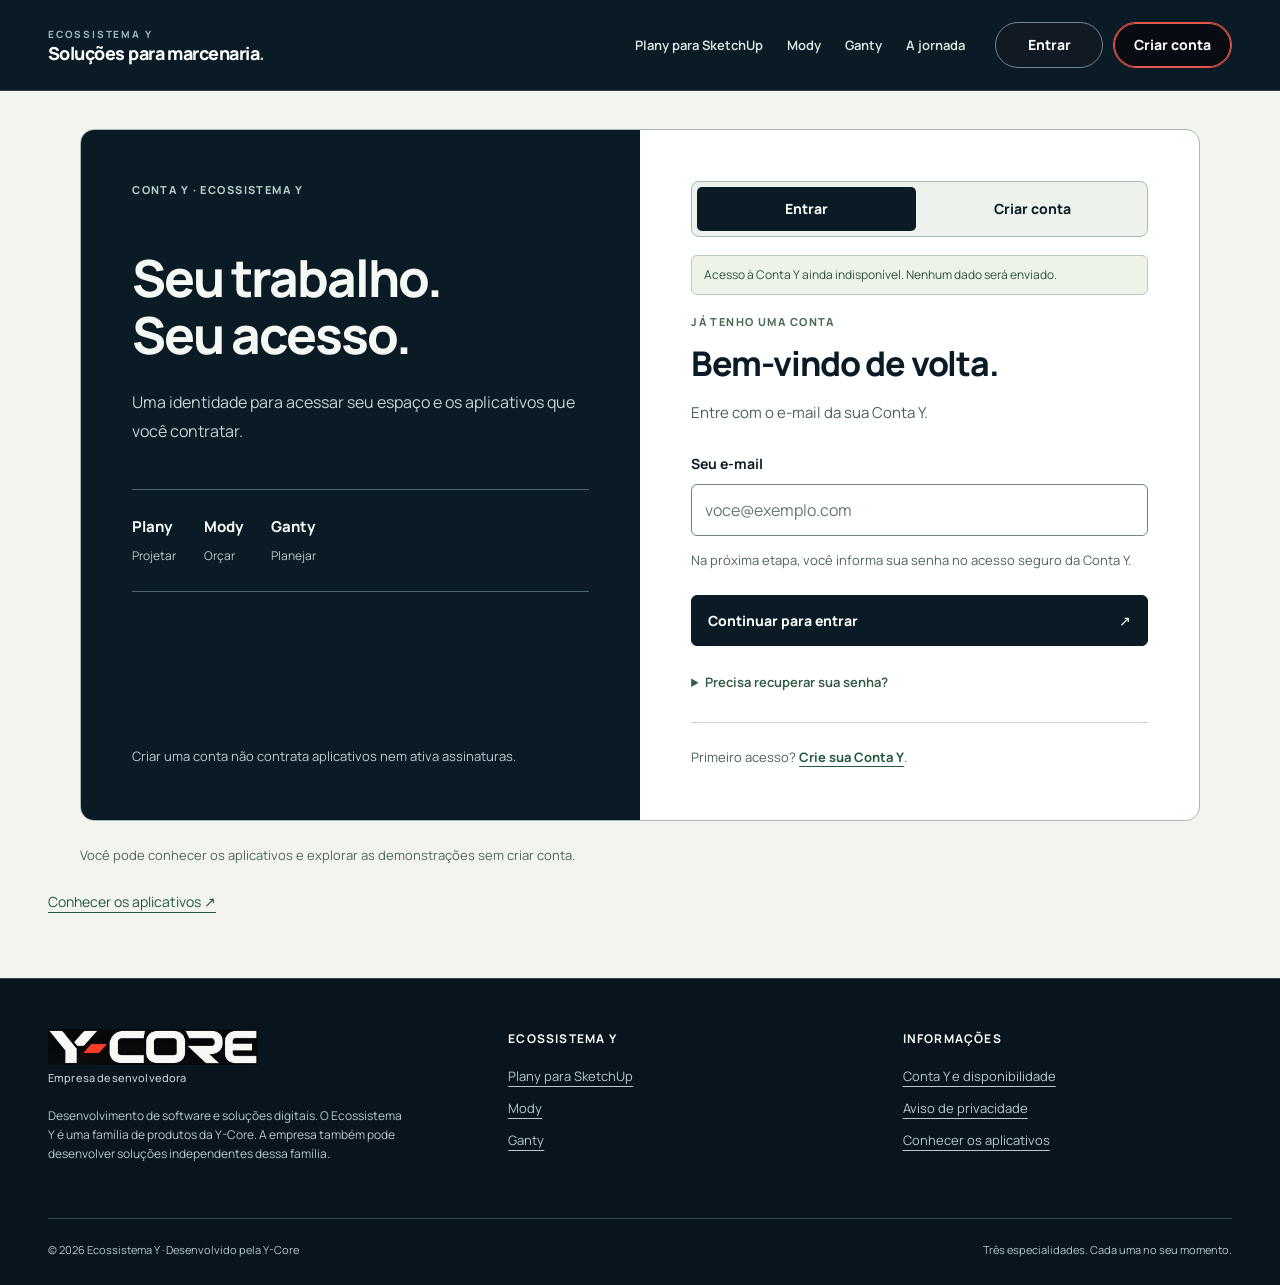
==== conta-y.html @ fffa5753 "pages: publica quadro proporcional com arraste automatico" ====
<!doctype html>
<html lang="pt-BR"><head><meta charset="utf-8"><meta name="viewport" content="width=device-width,initial-scale=1"><meta name="robots" content="noindex,nofollow"><meta name="referrer" content="strict-origin-when-cross-origin"><meta http-equiv="Content-Security-Policy" content="default-src 'self'; script-src 'self'; style-src 'self'; font-src 'self'; img-src 'self' data:; connect-src 'self'; object-src 'none'; base-uri 'none'; form-action 'none'"><meta name="theme-color" content="#0b1b25"><meta name="description" content="Entre na sua Conta Y ou comece seu cadastro. Acesso aos aplicativos separado da contratação."><meta property="og:type" content="website"><meta property="og:title" content="Conta Y — Entrar ou criar sua conta"><meta property="og:description" content="Entre na sua Conta Y ou comece seu cadastro. Acesso aos aplicativos separado da contratação."><meta property="og:image" content="./assets/social-preview.svg"><title>Conta Y — Entrar ou criar sua conta</title><link rel="icon" href="./assets/ycore-reference-frame.svg" type="image/svg+xml"><link rel="preload" href="./assets/manrope-latin.woff2" as="font" type="font/woff2" crossorigin><link rel="stylesheet" href="./site.css?v=5a05189c0c947381e97018f78de514e8e1379378"><link rel="stylesheet" href="./brand-identity.css?v=5a05189c0c947381e97018f78de514e8e1379378"><script type="module" src="./main.js?v=5a05189c0c947381e97018f78de514e8e1379378"></script><link rel="stylesheet" href="./account-entry.css?v=5a05189c0c947381e97018f78de514e8e1379378"><script type="module" src="./account.js?v=5a05189c0c947381e97018f78de514e8e1379378"></script></head><body class=""><a class="skip-link" href="#conteudo">Ir para o conteúdo</a><header class="site-header" id="topo"><div class="shell header-inner"><a class="brand ecosystem-brand" href="./index.html?v=5a05189c0c947381e97018f78de514e8e1379378" aria-label="Soluções para marcenaria, Ecossistema Y, início"><span class="ecosystem-brand-label">ECOSSISTEMA Y</span><strong>Soluções para marcenaria<span aria-hidden="true">.</span></strong></a><button class="nav-toggle" id="nav-toggle" type="button" aria-expanded="false" aria-controls="primary-nav" hidden>Menu</button><nav class="main-nav" id="primary-nav" aria-label="Navegação principal"><a href="./plany.html?v=5a05189c0c947381e97018f78de514e8e1379378">Plany para SketchUp</a><a href="./mody.html?v=5a05189c0c947381e97018f78de514e8e1379378">Mody</a><a href="./ganty.html?v=5a05189c0c947381e97018f78de514e8e1379378">Ganty</a><a href="./index.html?v=5a05189c0c947381e97018f78de514e8e1379378#fluxo">A jornada</a></nav><div class="account-actions" role="group" aria-label="Acesso à Conta Y"><a class="account-button auth-enter" href="./conta-y.html?v=5a05189c0c947381e97018f78de514e8e1379378#entrar">Entrar</a><a class="account-button auth-create" href="./conta-y.html?v=5a05189c0c947381e97018f78de514e8e1379378#criar-conta">Criar conta</a></div></div></header><noscript><div class="noscript-note"><p class="shell">Você pode conhecer todos os produtos e navegar pelas páginas. As simulações interativas precisam de JavaScript; seus exemplos iniciais continuam visíveis.</p></div></noscript><main id="conteudo"><section class="shell section account-page"><div class="account-access" data-account-entry>
 <aside class="account-story"><span class="account-kicker">CONTA Y · ECOSSISTEMA Y</span><h1>Seu trabalho.<br>Seu acesso.</h1><p>Uma identidade para acessar seu espaço e os aplicativos que você contratar.</p><div class="account-specialties"><span>Plany<small>Projetar</small></span><span>Mody<small>Orçar</small></span><span>Ganty<small>Planejar</small></span></div><p class="account-story-note">Criar uma conta não contrata aplicativos nem ativa assinaturas.</p></aside>
 <div class="account-surface"><nav class="account-modes" aria-label="Acesso à Conta Y"><a id="access-login-tab" href="#entrar" data-access-mode="login">Entrar</a><a id="access-signup-tab" href="#criar-conta" data-access-mode="signup">Criar conta</a></nav><p class="account-availability" data-access-availability role="status">Acesso à Conta Y ainda indisponível. Nenhum dado será enviado.</p>
 <section id="entrar" class="account-pane" data-access-panel="login" aria-labelledby="access-login-heading"><span class="account-kicker">JÁ TENHO UMA CONTA</span><h2 id="access-login-heading">Bem-vindo de volta.</h2><p>Entre com o e-mail da sua Conta Y.</p><form data-access-form="login"><label for="account-login-email">Seu e-mail</label><input id="account-login-email" name="email" type="email" autocomplete="username" inputmode="email" maxlength="254" placeholder="voce@exemplo.com" required aria-describedby="account-login-help"><p id="account-login-help" class="account-help">Na próxima etapa, você informa sua senha no acesso seguro da Conta Y.</p><button type="submit" disabled>Continuar para entrar <span aria-hidden="true">↗</span></button><p class="account-feedback" role="status" aria-live="polite" aria-atomic="true" data-access-feedback></p></form><details class="account-assistance"><summary>Precisa recuperar sua senha?</summary><p>Continue com o seu e-mail e escolha a recuperação de senha na próxima tela de acesso. A recuperação de senha estará disponível quando o acesso for habilitado.</p></details><p class="account-switch">Primeiro acesso? <a href="#criar-conta">Crie sua Conta Y</a>.</p></section>
 <section id="criar-conta" class="account-pane" data-access-panel="signup" aria-labelledby="access-signup-heading"><span class="account-kicker">PRIMEIRO ACESSO</span><h2 id="access-signup-heading">Crie sua Conta Y.</h2><p>Comece pelo seu e-mail. Defina sua senha na próxima etapa.</p><form data-access-form="signup"><label for="account-signup-email">Seu e-mail</label><input id="account-signup-email" name="email" type="email" autocomplete="email" inputmode="email" maxlength="254" placeholder="voce@exemplo.com" required aria-describedby="account-signup-help"><p id="account-signup-help" class="account-help">O cadastro de acesso é separado da contratação de Plany, Mody e Ganty.</p><button type="submit" disabled>Continuar para criar conta <span aria-hidden="true">↗</span></button><p class="account-feedback" role="status" aria-live="polite" aria-atomic="true" data-access-feedback></p></form><p class="account-switch">Já tem uma conta? <a href="#entrar">Entre na Conta Y</a>.</p></section>
 <noscript><p class="account-availability">Ative o JavaScript para alternar as telas e iniciar o acesso seguro. Nenhum dado é enviado sem ele.</p></noscript></div></div><p class="account-entry-intro">Você pode conhecer os aplicativos e explorar as demonstrações sem criar conta.</p><a class="account-entry-back" href="./index.html?v=5a05189c0c947381e97018f78de514e8e1379378#solucoes">Conhecer os aplicativos ↗</a></section></main><footer class="site-footer"><div class="shell footer-grid"><div><div class="ycore" aria-label="Y-Core"><span class="brand-identity" data-identity-status="reference-only"><img class="identity-wordmark" src="./assets/ycore-reference-wordmark.svg" alt="Y-Core" width="714" height="120"><small>Empresa desenvolvedora</small></span></div><p>Desenvolvimento de software e soluções digitais. O Ecossistema Y é uma família de produtos da Y-Core. A empresa também pode desenvolver soluções independentes dessa família.</p></div><nav class="footer-links" aria-label="Aplicativos"> <strong>ECOSSISTEMA Y</strong><a href="./plany.html?v=5a05189c0c947381e97018f78de514e8e1379378">Plany para SketchUp</a><a href="./mody.html?v=5a05189c0c947381e97018f78de514e8e1379378">Mody</a><a href="./ganty.html?v=5a05189c0c947381e97018f78de514e8e1379378">Ganty</a></nav><nav class="footer-links" aria-label="Informações"><strong>INFORMAÇÕES</strong><a href="./conta-y.html?v=5a05189c0c947381e97018f78de514e8e1379378">Conta Y e disponibilidade</a><a href="./privacidade.html?v=5a05189c0c947381e97018f78de514e8e1379378">Aviso de privacidade</a><a href="./index.html?v=5a05189c0c947381e97018f78de514e8e1379378#solucoes">Conhecer os aplicativos</a></nav></div><div class="shell footer-bottom"><span>© 2026 Ecossistema Y · Desenvolvido pela Y-Core</span><span>Três especialidades. Cada uma no seu momento.</span></div></footer></body></html>
---- site.css ----
@font-face{font-family:Manrope;src:url('./assets/manrope-latin.woff2') format('woff2');font-weight:400 800;font-display:swap}
:root{--ink:#0b1b25;--paper:#f3f4ee;--muted:#52635e;--line:#c5d0c6;--plany:#77d5a0;--mody:#f0c663;--ganty:#85bdf6;--accent:var(--plany);font-family:Manrope,'Segoe UI',Arial,sans-serif;color:var(--ink);background:var(--paper);font-synthesis:none;line-height:1.6;color-scheme:light}
*{box-sizing:border-box}html{scroll-behavior:smooth;scroll-padding-top:0}body{margin:0}button,input,select{font:inherit}button,a,input,summary{touch-action:manipulation}button{cursor:pointer}a{color:inherit;text-underline-offset:5px}img,svg{max-width:100%;display:block}img{height:auto}:focus-visible{outline:3px solid #076ea6;outline-offset:5px}.dark :focus-visible,.site-header :focus-visible{outline-color:#ffe49b}button:disabled{cursor:default;opacity:.65}[hidden]{display:none!important}h1,h2,h3,p{margin-top:0}h1,h2,h3{line-height:1.15;letter-spacing:-.04em}h1{font-size:clamp(2.45rem,4.6vw,4.7rem);font-weight:750;margin-bottom:25px}h2{font-size:clamp(2rem,3.6vw,3.7rem);font-weight:750;margin-bottom:24px}h3{font-size:clamp(1.4rem,2.2vw,2rem);font-weight:750}p{margin-bottom:1.2em}.shell{width:min(1240px,calc(100% - 96px));margin-inline:auto}.section{padding-block:95px}.dark{background:var(--ink);color:#f8faf7}.section-index,.eyebrow{font-size:12px;font-weight:750;letter-spacing:.15em;text-transform:uppercase;line-height:1.6}.section-index{display:block;margin-bottom:24px;color:var(--muted)}.dark .section-index,.dark .eyebrow{color:#b6c6cb}.eyebrow{display:flex;align-items:center;gap:12px;margin-bottom:27px}.eyebrow:before{content:'';width:27px;height:3px;background:var(--accent)}.lede{font-size:18px;line-height:1.8;max-width:650px;color:var(--muted)}.dark .lede{color:#b6c6cb}.fine{font-size:13px;line-height:1.75;color:var(--muted)}.dark .fine{color:#b6c6cb}.skip-link{position:fixed;top:-100px;left:15px;z-index:99;padding:12px 20px;background:white;color:var(--ink)}.skip-link:focus{top:10px}
.site-header{background:var(--ink);color:white;border-bottom:1px solid #30434c}.header-inner{min-height:90px;display:flex;align-items:center;gap:30px}.brand{display:flex;align-items:center;gap:10px;text-decoration:none;white-space:nowrap;font-size:18px;font-weight:750}.brand img{width:28px;height:34px}.brand-word span{color:var(--plany);margin-left:3px}.main-nav{display:flex;gap:24px;margin-left:auto;align-items:center}.main-nav a{font-size:13px;font-weight:650;text-decoration:none;color:#d8e2df;padding-block:10px}.main-nav a:hover,.main-nav a[aria-current=page]{color:white;text-decoration:underline;text-underline-offset:8px}.nav-toggle{display:none;color:white;background:transparent;border:1px solid #647983;border-radius:6px;padding:9px 12px;font-size:13px}.preview-line{font-size:11px;letter-spacing:.07em;color:#c2d0d1;background:#142b35;border-bottom:1px solid #324750;padding:9px 0}.preview-line .shell{display:flex;justify-content:space-between;gap:12px}.preview-line a{color:white}
.hero{padding-block:78px 82px;overflow:hidden}.hero-grid{display:grid;grid-template-columns:1.03fr 1fr;gap:60px;align-items:center}.hero h1 em{font-style:normal;color:var(--accent)}.hero .lede{max-width:550px}.actions{display:flex;align-items:center;gap:24px;flex-wrap:wrap;margin-top:30px}.button{display:inline-flex;align-items:center;justify-content:center;gap:24px;min-height:49px;padding:13px 22px;border:1px solid transparent;border-radius:6px;background:var(--accent);color:var(--ink);font-size:14px;font-weight:800;text-decoration:none}.button:hover{filter:brightness(1.06)}.button.secondary{background:transparent;border-color:#637880;color:white}.button.light{background:var(--ink);color:white}.text-link{display:inline-flex;gap:15px;align-items:center;font-size:14px;font-weight:750}.hero-foot{display:flex;gap:13px;align-items:center;margin-top:38px;font-size:12px;color:#c3cfcc}.product-dots{display:flex;gap:4px}.product-dots i{width:8px;height:8px;border-radius:50%;background:var(--plany)}.product-dots i:nth-child(2){background:var(--mody)}.product-dots i:nth-child(3){background:var(--ganty)}.hero-art{border:1px solid #3b535d;border-radius:14px;background:linear-gradient(135deg,#1a3742,#10252e);padding:27px;box-shadow:0 20px 70px #0002;min-width:0}.art-overline{display:flex;justify-content:space-between;gap:15px;font-size:10px;letter-spacing:.12em;color:#c8d6d4;margin-bottom:20px}.concept-cabinet{width:100%;height:265px;object-fit:contain}.decision-strip{display:grid;grid-template-columns:repeat(3,minmax(0,1fr));border-top:1px solid #4d6167;padding-top:20px;gap:14px}.decision-strip img{width:20px;height:24px;margin-bottom:9px}.decision-strip strong{display:block;font-size:13px}.decision-strip span{font-size:11px;color:#c3d0d0}.art-note{font-size:12px;color:#c4d2d3;margin:22px 0 0;line-height:1.65}.hero-context{margin-top:30px;font-size:13px;color:#b6c6cb;max-width:480px}
.intro-line{display:grid;grid-template-columns:.65fr 1.35fr;gap:90px;align-items:start;margin-bottom:55px}.intro-line h2{font-size:clamp(2rem,3.2vw,3.1rem);margin:0}.intro-line p{font-size:17px;color:var(--muted);max-width:650px}.product-tabs{display:grid;grid-template-columns:repeat(3,minmax(0,1fr));gap:12px;margin-bottom:18px}.product-tab{display:flex;align-items:center;gap:14px;min-height:84px;border:1px solid #b9c9bf;background:transparent;padding:18px 22px;text-align:left;border-radius:7px;color:var(--ink)}.product-tab img{width:32px;height:34px}.product-tab strong,.product-tab small{display:block}.product-tab strong{font-size:18px}.product-tab small{font-size:12px;color:#40564c}.tab-arrow{margin-left:auto;font-size:21px}.product-tab[aria-selected=true]{background:white;border-color:#365f4d;box-shadow:inset 0 -3px #365f4d}.product-tab[data-product=mody][aria-selected=true]{border-color:#926314;box-shadow:inset 0 -3px #926314}.product-tab[data-product=ganty][aria-selected=true]{border-color:#24679c;box-shadow:inset 0 -3px #24679c}.product-panel{border-radius:13px;overflow:hidden;display:grid;grid-template-columns:1fr 1.12fr;background:var(--ink);color:white;margin-bottom:25px}.product-copy{padding:42px;min-width:0}.product-logo{width:165px;max-height:66px;object-fit:contain;object-position:left;margin-bottom:14px}.signature{font-size:13px;color:var(--accent);margin-bottom:29px}.product-copy h3{font-size:clamp(1.8rem,2.65vw,2.6rem);margin-bottom:20px}.product-copy>p:not(.signature){font-size:14px;color:#c1cfd2;line-height:1.85}.feature-list{border-top:1px solid #354b54;margin-top:29px}.feature-list details{border-bottom:1px solid #354b54;padding:13px 0}.feature-list summary{cursor:pointer;font-size:13px;font-weight:750;line-height:1.6;list-style:none;display:flex;gap:12px;align-items:start}.feature-list summary::-webkit-details-marker{display:none}.feature-list summary:before{content:attr(data-number);color:var(--accent);font-size:10px;padding-top:3px;min-width:16px}.feature-list summary:after{content:'+';margin-left:auto;color:var(--accent);font-size:18px;line-height:1.1}.feature-list details[open] summary:after{content:'−'}.feature-list details p{color:#b8c9cd;font-size:13px;line-height:1.8;margin:13px 0 0 28px}.product-copy .text-link{margin-top:28px;color:var(--accent)}.product-demonstration{min-width:0;padding:36px;background:#17313b;display:flex;flex-direction:column;justify-content:center}.product-panel[data-product=mody],.product-page[data-product=mody]{--accent:var(--mody)}.product-panel[data-product=ganty],.product-page[data-product=ganty]{--accent:var(--ganty)}.after-solutions{font-size:13px;color:var(--muted);display:flex;gap:25px;justify-content:space-between;margin-top:24px}.after-solutions a{font-weight:750}.journey{background:#e5eae3}.journey-grid{display:grid;grid-template-columns:repeat(3,minmax(0,1fr));gap:30px;margin:48px 0 30px}.journey-card{border-top:1px solid #96ab9c;padding-top:25px}.journey-card img{width:35px;height:37px;margin-bottom:22px}.journey-card .number{font-size:12px;color:#415c4d;display:block;margin-bottom:20px}.journey-card h3{font-size:25px}.journey-card p{font-size:14px;color:#40574a}.journey-note{font-size:13px;color:#40574a;border-top:1px solid #abbcaf;padding-top:20px}.vision-line{display:grid;grid-template-columns:1.2fr .8fr;gap:100px}.vision-line p{color:#bdcdd1;font-size:17px}.closing{padding-block:72px;border-top:1px solid #3b515b;display:flex;align-items:center;justify-content:space-between;gap:55px}.closing h2{font-size:clamp(2rem,3vw,3rem);max-width:650px;margin:0}.closing .button{flex-shrink:0}.site-footer{background:#08151d;color:#b8c8cc;border-top:1px solid #33474f;padding:50px 0 26px}.footer-grid{display:grid;grid-template-columns:1.2fr 1fr 1fr;gap:65px}.footer-grid p{font-size:12px;max-width:360px;margin-top:20px}.footer-links{display:flex;flex-direction:column;align-items:start;gap:11px;font-size:13px}.footer-links strong{color:white;font-size:12px;letter-spacing:.1em;margin-bottom:7px}.ycore{font-weight:750;font-size:25px;color:#f6f8f5}.ycore span{color:#fa786b}.footer-bottom{border-top:1px solid #2d424b;margin-top:40px;padding-top:22px;display:flex;justify-content:space-between;gap:25px;font-size:11px}.footer-bottom .fine{font-size:11px;color:#bacacd}
.product-page .hero{padding-block:68px 78px}.product-page .hero h1{font-size:clamp(2.5rem,4vw,4rem)}.hero-summary{border:1px solid #46606b;border-radius:13px;background:#18333e;padding:34px;min-height:380px;display:flex;flex-direction:column;justify-content:center}.hero-summary .concept-cabinet{height:235px}.summary-title{font-size:12px;font-weight:750;letter-spacing:.1em;text-transform:uppercase;color:#b6c6cb;margin-bottom:25px}.price-story div{display:flex;justify-content:space-between;gap:15px;border-bottom:1px solid #415963;padding:17px 0;font-size:14px}.price-story div:last-child{border-bottom:0;padding-top:25px;align-items:center}.price-story strong{font-size:18px}.price-story .story-profit{font-size:36px;color:var(--mody);letter-spacing:-.04em}.product-context{display:grid;grid-template-columns:1fr 1fr;gap:65px;border-bottom:1px solid var(--line);padding-block:40px}.product-context p{font-size:15px;margin:0}.product-context strong{display:block;font-size:12px;letter-spacing:.08em;text-transform:uppercase;color:var(--muted);margin-bottom:8px}.demo-section .intro-line{grid-template-columns:1fr 1fr;gap:65px}.demo-section .demo{max-width:1000px;margin-inline:auto}.demo-section>.shell>.fine{max-width:1000px;margin:22px auto}.demo{color:var(--ink);background:white;border-radius:10px;border:1px solid #bfcfc7;overflow:hidden;box-shadow:0 10px 40px #0001}.demo-heading{padding:20px 24px;border-bottom:1px solid #d4ddd8;display:flex;justify-content:space-between;gap:20px;background:#f6f8f3}.demo-heading strong{font-size:13px}.demo-badge{font-size:10px;letter-spacing:.08em;text-transform:uppercase;color:#3c5c4d}.demo-body{padding:24px}.cost-breakdown{display:grid;grid-template-columns:1fr 1fr;gap:7px 18px;padding:0;margin:0 0 22px;list-style:none;font-size:12px;color:#43584c}.cost-breakdown li{display:flex;justify-content:space-between;gap:7px}.demo-controls{border-block:1px solid #d2dcd4;padding:20px 0;margin-bottom:21px}.range-label{display:flex;justify-content:space-between;gap:16px;font-size:13px;font-weight:750;margin-bottom:11px}.range-label output{font-size:17px}input[type=range]{width:100%;min-height:30px;margin:0;accent-color:#88620e;cursor:pointer}.range-limits{display:flex;justify-content:space-between;font-size:11px;color:#52635e}.check-label{display:flex;align-items:flex-start;gap:10px;font-size:12px;line-height:1.7;margin-top:17px;cursor:pointer}.check-label input{width:19px;height:19px;flex-shrink:0;margin:2px 0 0;accent-color:#195d42}.metrics{display:grid;grid-template-columns:repeat(2,minmax(0,1fr));gap:13px;margin:0}.metric{padding:14px;background:#eef2eb;border-radius:5px;min-width:0}.metric dt{font-size:11px;color:#43584c;line-height:1.5}.metric dd{font-size:clamp(16px,1.6vw,23px);font-weight:800;line-height:1.4;letter-spacing:-.03em;margin:5px 0 0;overflow-wrap:anywhere}.metric.highlight{background:var(--ink);color:var(--accent)}.metric.highlight dt{color:#d3e1de}.metric.negative{background:#fff0ea;color:#94330c}.demo-result{font-size:12px;padding:15px 0 0;margin:0;color:#355346;line-height:1.8}.demo-result[data-warning=true]{color:#94330c}.demo-static-note{font-size:12px;line-height:1.75;margin:20px 0 0;color:#4b6053}.feature-grid{display:grid;grid-template-columns:repeat(6,minmax(0,1fr));gap:20px}.feature-card{grid-column:span 2;border-top:1px solid #a4b7aa;padding:25px 0 5px}.feature-card:nth-last-child(-n+2){grid-column:span 3}.feature-number{font-size:12px;font-weight:750;color:#466653;display:block;margin-bottom:25px}.feature-card h3{font-size:22px;letter-spacing:-.035em;line-height:1.4}.feature-card p{font-size:14px;color:#43594a}.feature-example{border-left:2px solid #698674;padding-left:15px;font-size:12px;color:#35513f;margin-top:22px}.proof-note{display:grid;grid-template-columns:1fr 1fr;gap:70px;padding:38px;border:1px solid #bdcdbf;border-radius:8px;background:#e9eee5;margin-top:55px}.proof-note h3{font-size:23px;margin-bottom:16px}.proof-note p{font-size:13px;color:#405947;margin-bottom:0}.availability{background:#e2e9e0}.availability-grid,.contact-grid{display:grid;grid-template-columns:1fr 1fr;gap:75px}.availability h2,.contact h2{font-size:clamp(1.9rem,3vw,3rem)}.availability p{color:#405947;font-size:15px}.status-pill{display:inline-block;font-size:11px;font-weight:750;text-transform:uppercase;letter-spacing:.08em;padding:6px 10px;border:1px solid #799281;border-radius:4px;margin-bottom:22px}.availability-card{background:white;border:1px solid #bbcbbd;border-radius:9px;padding:30px}.availability-card h3{font-size:23px}.availability-card p{font-size:14px}.availability-list{list-style:none;margin:25px 0 0;padding:0}.availability-list li{padding:13px 0;border-top:1px solid #d4ddd4;display:flex;justify-content:space-between;gap:20px;font-size:13px}.contact-state{border:1px solid #536b75;border-radius:8px;padding:28px;background:#17313c}.contact p{color:#c0d0d3}.contact-state p{font-size:14px;line-height:1.8}.contact-state strong{display:block;color:#f2f6f3;margin-bottom:12px}.contact-state .text-link{color:white}.interest-form label:not(.check-label){font-size:13px;display:block;margin:17px 0 7px}.interest-form input:not([type=checkbox]){width:100%;padding:12px;background:#102630;color:white;border:1px solid #748b95;border-radius:5px;min-height:47px;font-size:16px}.interest-form .check-label{font-size:12px}.interest-form .button{margin-top:20px;width:100%}.trap{display:none}.form-status{font-size:13px;min-height:30px}.other-products{display:grid;grid-template-columns:repeat(2,minmax(0,1fr));gap:25px}.other-product{border:1px solid #a9bcad;display:flex;align-items:center;gap:25px;border-radius:7px;padding:27px;text-decoration:none}.other-product img{width:42px;height:42px}.other-product strong{display:block;font-size:20px}.other-product small{font-size:12px;color:#486250}.other-product .arrow{margin-left:auto;font-size:24px}
.step-nav{display:flex;gap:8px;flex-wrap:wrap;padding:18px 22px;background:#eaf0e8}.step-nav button{background:white;border:1px solid #809d8a;border-radius:4px;min-height:44px;padding:9px 13px;font-size:12px;color:#254431}.step-nav button[aria-pressed=true]{background:#1c523c;color:white}.step-content{padding:25px}.step-content h4{font-size:18px;line-height:1.35;margin:0 0 18px}.step-content p{font-size:13px;color:#46604d;line-height:1.8}.piece-table{width:100%;border-collapse:collapse;font-size:12px;margin-top:18px}.piece-table th,.piece-table td{text-align:left;padding:11px 5px;border-bottom:1px solid #cbd8cc}.piece-table th{color:#47614e;font-weight:650}.piece-table td:last-child{text-align:right}.central-tabs{display:flex;gap:7px;flex-wrap:wrap;font-size:11px;margin-bottom:18px}.central-tabs span{padding:5px 8px;background:#e7eee2;border:1px solid #b7cdb4;border-radius:3px}.cut-plan{display:grid;grid-template-columns:1fr 1fr;gap:6px;border:2px solid #6d8565;padding:7px;max-width:320px;min-height:150px;background:#e6dbba;margin:18px auto}.cut-plan span{display:grid;place-items:center;border:1px solid #a49670;color:#3e5136;font-size:12px;background:#d4c393;min-height:54px}.cut-plan span:last-child{background:#e9e1c3}.schedule-controls{padding-bottom:20px;border-bottom:1px solid #cbd8cc}.schedule-controls .check-label{margin-top:10px}.schedule-results{display:grid;grid-template-columns:1fr 1fr;gap:10px;margin-top:22px}.schedule-item{background:#ecf1e8;padding:12px;border-radius:5px}.schedule-item strong{display:block;font-size:12px}.schedule-item span{font-size:12px;color:#35533e;display:block;line-height:1.8}.schedule-item:last-child{background:#153746;color:white}.schedule-item:last-child span{color:#d3e8ef}.schedule-chart{margin-top:22px;border-top:1px solid #d0dacf;padding-top:18px}.schedule-chart-row{display:grid;grid-template-columns:80px 1fr;gap:10px;align-items:center;margin-bottom:10px}.schedule-chart-row>span{font-size:11px;color:#3d5945}.schedule-days{display:grid;grid-template-columns:repeat(24,minmax(0,1fr));gap:1px;min-height:15px;background:#edf2ec;border-radius:3px}.schedule-days i{height:15px;background:#357fa8;display:block;border-radius:2px}.schedule-summary{font-size:13px;font-weight:750;color:#1f4f66;margin-top:20px}.schedule-legend{font-size:11px;color:#3b5847;margin:13px 0 0}.page-simple{max-width:900px;padding-block:80px 100px}.page-simple h1{font-size:clamp(2.4rem,5vw,4rem)}.page-simple h2{font-size:25px;margin-top:40px}.page-simple p,.page-simple li{font-size:15px;color:#405b4c}.account-grid{display:grid;grid-template-columns:1fr 1fr;gap:24px;margin:35px 0}.account-card{border:1px solid #acbfaf;padding:27px;border-radius:7px}.account-card h2{margin:0 0 20px}.notice{background:#e3ebe0;border-left:3px solid #4a7958;padding:24px;font-size:14px;line-height:1.8}.noscript-note{padding:15px;background:#ffefbf;color:#433309;font-size:13px}.noscript-note p{margin:0}
@media(min-width:1800px){.hero{padding-block:100px}.hero-grid{gap:90px}.section{padding-block:110px}}
@media(max-width:1100px){.shell{width:calc(100% - 64px)}.hero-grid{gap:35px}.hero h1{font-size:clamp(2.5rem,4.7vw,4rem)}.main-nav{gap:16px}.header-inner{gap:20px}.main-nav a{font-size:12px}.product-copy{padding:30px}.product-demonstration{padding:25px}.intro-line{gap:50px}.product-copy h3{font-size:29px}.vision-line{gap:55px}.contact-grid{gap:45px}.availability-grid{gap:40px}}
@media(max-width:850px){.shell{width:calc(100% - 48px)}.header-inner{min-height:77px;gap:20px;flex-wrap:wrap}.brand{font-size:16px}.nav-toggle{display:block;order:3}.main-nav{order:4;width:100%;margin:0;flex-wrap:wrap;justify-content:space-between;padding:0 0 14px;gap:12px}.js .main-nav{display:none}.js .main-nav.is-open{display:flex}.hero{padding-block:55px 65px}.hero-grid{gap:25px}.hero h1{font-size:clamp(2.4rem,5vw,3.4rem)}.hero .lede{font-size:16px}.hero-art{padding:20px}.concept-cabinet{height:210px}.decision-strip{gap:8px}.decision-strip strong{font-size:11px}.decision-strip span{font-size:10px}.product-panel{grid-template-columns:1fr}.product-copy{padding:35px}.product-demonstration{padding:30px}.product-demonstration .demo{width:100%;max-width:620px;margin-inline:auto}.product-copy h3{font-size:34px}.feature-list{display:grid;grid-template-columns:1fr 1fr;gap:0 25px}.product-tabs{gap:9px}.product-tab{padding:15px;min-height:78px}.product-tab strong{font-size:16px}.product-tab img{width:27px}.intro-line{grid-template-columns:1fr 1.1fr;gap:35px}.section{padding-block:75px}.journey-grid{gap:25px}.journey-card h3{font-size:22px}.vision-line{gap:45px}.footer-grid{gap:35px}.footer-bottom{flex-direction:column;gap:10px}.product-page .hero-grid{grid-template-columns:1fr}.product-page .hero h1{max-width:720px;font-size:clamp(2.7rem,6vw,4rem)}.hero-summary{min-height:0}.hero-summary .price-story{display:grid;grid-template-columns:1fr 1fr;gap:0 25px}.hero-summary .price-story div:last-child{grid-column:1/-1}.product-context{gap:35px}.demo-section .intro-line{gap:35px}.feature-card{grid-column:span 3}.feature-card:nth-last-child(-n+2){grid-column:span 3}.feature-card:last-child{grid-column:span 6}.availability-grid,.contact-grid{grid-template-columns:1fr;gap:35px}.proof-note{gap:35px;padding:28px}.other-product{gap:18px;padding:22px}.other-product strong{font-size:18px}.hero-foot{margin-top:25px}}
@media(max-width:600px){.shell{width:calc(100% - 36px)}.header-inner{min-height:72px;gap:13px}.brand{font-size:15px;gap:7px}.brand img{width:22px}.nav-toggle{padding:8px 9px;font-size:12px}.main-nav{justify-content:flex-start;gap:5px 20px}.main-nav a{padding:10px 0}.preview-line{font-size:10px;letter-spacing:.025em}.preview-line .shell{justify-content:center}.preview-extra{display:none}.hero{padding-block:45px 50px}.hero-grid{grid-template-columns:1fr;gap:38px}.hero h1{font-size:clamp(2.4rem,10vw,3.5rem)}.hero .lede{font-size:16px}.eyebrow{font-size:10px;letter-spacing:.12em;margin-bottom:22px}.actions{gap:20px;margin-top:26px}.button{font-size:13px;padding:13px 18px;gap:18px}.hero-foot{margin-top:25px;font-size:11px}.hero-art{padding:20px}.concept-cabinet{height:230px}.decision-strip strong{font-size:13px}.decision-strip span{font-size:11px}.art-overline{font-size:9px}.section{padding-block:60px}.intro-line,.demo-section .intro-line{grid-template-columns:1fr;gap:10px;margin-bottom:35px}.intro-line h2{font-size:32px}.intro-line p{font-size:15px}.section-index{font-size:11px;margin-bottom:20px}.product-tabs{gap:7px}.product-tab{padding:13px 8px;min-height:84px;flex-direction:column;gap:5px;align-items:center;text-align:center}.product-tab img{width:22px;height:25px}.product-tab strong{font-size:13px}.product-tab small{font-size:10px}.tab-arrow{display:none}.product-copy{padding:27px 23px}.product-logo{width:140px}.signature{font-size:12px;margin-bottom:24px}.product-copy h3{font-size:30px}.feature-list{display:block}.product-demonstration{padding:19px 14px}.demo-heading{padding:17px 16px;gap:8px}.demo-heading strong{font-size:12px}.demo-badge{font-size:9px;letter-spacing:.015em;text-align:right}.demo-body{padding:18px 16px}.cost-breakdown{grid-template-columns:1fr;font-size:12px;gap:8px}.metrics{gap:9px}.metric{padding:12px 10px}.metric dt{font-size:11px}.metric dd{font-size:18px}.after-solutions{display:block;font-size:12px}.after-solutions a{display:inline-block;margin-top:12px}.journey-grid{grid-template-columns:1fr;gap:25px;margin-top:30px}.journey-card{position:relative;padding-left:53px}.journey-card img{position:absolute;left:0;top:25px;width:30px}.journey-card .number{margin-bottom:12px;font-size:10px}.journey-card h3{font-size:24px;margin-bottom:14px}.journey-note{font-size:12px}.vision-line{grid-template-columns:1fr;gap:10px}.vision-line h2{font-size:33px}.vision-line p{font-size:15px}.closing{padding-block:50px;align-items:flex-start;flex-direction:column;gap:28px}.closing h2{font-size:33px}.footer-grid{grid-template-columns:1fr 1fr;gap:30px}.footer-grid>div:first-child{grid-column:1/-1}.footer-grid p{max-width:100%}.footer-links{font-size:12px}.site-footer{padding-top:38px}.footer-bottom{margin-top:28px;font-size:10px}.product-page .hero{padding-block:42px 50px}.product-page .hero h1{font-size:clamp(2.35rem,9vw,3.3rem)}.product-page .hero .product-logo{width:140px}.hero-summary{padding:23px}.hero-summary .price-story{display:block}.price-story .story-profit{font-size:32px}.summary-title{font-size:11px}.product-context{grid-template-columns:1fr;gap:23px;padding-block:30px}.product-context p{font-size:14px}.feature-grid{display:block}.feature-card{padding:25px 0}.feature-number{margin-bottom:17px}.feature-card h3{font-size:24px}.proof-note{grid-template-columns:1fr;gap:23px;padding:23px;margin-top:25px}.availability-card{padding:24px}.availability-list li{display:block}.availability-list strong{display:block;margin-top:5px}.contact-state{padding:23px}.other-products{grid-template-columns:1fr;gap:15px}.other-product{padding:22px}.step-nav{padding:15px;gap:7px}.step-nav button{font-size:11px;padding:9px 10px}.step-content{padding:20px 16px}.piece-table{font-size:11px}.piece-table td,.piece-table th{padding:10px 3px}.piece-table td:nth-child(3),.piece-table th:nth-child(3){display:none}.schedule-results{grid-template-columns:1fr}.schedule-item strong,.schedule-item span{font-size:13px}.schedule-chart{display:none}.account-grid{grid-template-columns:1fr}.page-simple{padding-block:50px 65px}.page-simple h1{font-size:35px}.notice{padding:20px}}
.hero-authorship{font-size:12px;color:#c8d6d4;margin-bottom:22px}.hero-visual-pair{display:grid;grid-template-columns:1.1fr 1fr;gap:15px;align-items:center;margin-bottom:23px}.hero-visual-pair .concept-cabinet{height:235px}.visual-label{font-size:12px;color:#d5e1de;margin:0 0 5px}.hero-central{background:#ecf1e7;border-radius:7px;padding:20px;color:#17382a}.hero-central>span{font-size:12px;font-weight:800}.hero-central strong{display:block;font-size:21px;line-height:1.3;letter-spacing:-.04em;margin:15px 0}.hero-central .central-tabs{margin-bottom:14px;gap:5px}.hero-central .central-tabs span{font-size:10px;padding:4px 5px}.hero-central p{font-size:11px;line-height:1.8;margin:0;color:#35513e}
@media(min-width:851px) and (max-height:700px){.header-inner{min-height:75px}.preview-line{padding-block:6px}.hero{padding-block:34px}.hero h1{font-size:clamp(2.5rem,4vw,3.6rem)}.hero .eyebrow{margin-bottom:15px}.hero-authorship{margin-bottom:15px}.hero .lede{font-size:15px}.hero-art{padding:20px}.hero-visual-pair .concept-cabinet{height:180px}.hero-visual-pair{margin-bottom:15px}.hero-central{padding:15px}.hero-central strong{font-size:18px;margin-block:10px}.hero-central p{font-size:11px}.decision-strip{padding-top:15px}.art-note{margin-top:15px}.hero-foot{margin-top:23px}.hero .actions{margin-top:23px}}
@media(max-width:600px){.hero-visual-pair{grid-template-columns:1fr;gap:18px}.hero-visual-pair .concept-cabinet{height:220px}.hero-central p{font-size:13px}.hero-central strong{font-size:24px}.hero-central .central-tabs span{font-size:11px}.hero-authorship{font-size:12px}}
fieldset{min-inline-size:0;margin-inline:0;padding-inline:0;border-inline:0}.schedule-controls{border-top:0}.demo-controls{margin-top:0}
.metric dt{font-size:12px}.metric dd{white-space:nowrap;overflow-wrap:normal}.demo-result,.demo-static-note{font-size:13px}
.site-footer .fine{color:#b8c8cc}
@media(max-width:400px){.metrics{grid-template-columns:1fr}.metric dd{font-size:20px}.price-story div{display:block}.price-story div>span{display:block;margin-bottom:7px}.price-story strong{white-space:nowrap}}
@media(max-width:360px){.header-inner{gap:8px}.brand{font-size:13px;gap:6px}.brand img{width:20px}.nav-toggle{font-size:12px;padding:8px;min-height:44px}}
@media(prefers-reduced-motion:reduce){html{scroll-behavior:auto}*,*:before,*:after{animation:none!important;transition:none!important}}

/* An unfocused skip link stays clipped even during fragment scrolling/capture. */
.skip-link:not(:focus){clip-path:inset(50%);width:1px;height:1px;padding:0;overflow:hidden;white-space:nowrap}
/* Separate account journeys with generous, always-visible click targets. */
.account-actions{display:flex;align-items:center;gap:10px;flex:0 0 auto}.account-button{display:inline-flex;align-items:center;justify-content:center;min-height:46px;min-width:108px;padding:10px 20px;border:1px solid #c2d1d4;border-radius:999px;text-decoration:none;white-space:nowrap;font-size:14px;font-weight:750;line-height:1.4;color:#fff;transition:background .15s,color .15s}.auth-enter:hover{background:#243843}.auth-create{background:rgb(244,69,39);border-color:rgb(244,69,39);color:#07141d}.auth-create:hover{background:#ff6b52;border-color:#ff6b52}.account-button:focus-visible{outline:3px solid #fff;outline-offset:4px}
@media(min-width:851px) and (max-width:1100px){.header-inner{gap:20px}.account-button{min-width:94px;padding-inline:16px}.main-nav{gap:16px}}
@media(min-width:601px) and (max-width:850px){.header-inner{gap:16px}.account-actions{margin-left:auto}.nav-toggle{order:3;min-height:46px}.main-nav{order:4}}
@media(max-width:600px){.header-inner{display:grid;grid-template-columns:minmax(0,1fr) auto;gap:12px;padding-block:16px}.site-header .brand{grid-column:1;grid-row:1;justify-self:start}.nav-toggle{grid-column:2;grid-row:1;order:initial;min-width:64px;min-height:46px;padding:10px 14px;font-size:13px}.account-actions{grid-column:1/-1;grid-row:2;display:grid;grid-template-columns:1fr 1fr;gap:12px;margin:0}.account-button{min-height:48px;min-width:0;padding:12px 16px;font-size:14px}.main-nav{grid-column:1/-1;grid-row:3;order:initial;width:100%;padding:4px 0 0;margin:0;gap:4px 20px}}


/* Restauração seletiva original 160d659: CSS limitado à cena, sem reverter a V3. */
.heritage-home{background:radial-gradient(ellipse at 73% 40%,#1c3b5c,transparent 57%),#09111e}
.heritage-home .hero-grid{grid-template-columns:minmax(0,.95fr) minmax(0,1.05fr);gap:18px}
.heritage-home .hero-art{padding:0;border:0;background:transparent;box-shadow:none}
.heritage-home h1{font-size:clamp(3rem,5.1vw,5.4rem);font-weight:800}
.heritage-wrap{height:505px;display:flex;justify-content:center}
.heritage-scene{position:relative;isolation:isolate;flex:0 0 660px;width:660px;height:610px;transform:scale(.80);transform-origin:top center}
.heritage-scene .art-halo{position:absolute;width:760px;height:690px;top:-23px;left:-65px;background:radial-gradient(closest-side,rgba(58,154,174,.26),rgba(43,126,187,.19) 40%,transparent 80%);filter:blur(8px);z-index:-1}
.heritage-scene .art-orbit{position:absolute;border:1px solid rgba(145,206,217,.13);border-radius:50%;transform:rotate(-20deg);z-index:-1}
.heritage-scene .art-orbit-one{width:630px;height:380px;top:120px;left:18px}
.heritage-scene .art-orbit-two{width:900px;height:580px;top:25px;left:-94px}
.heritage-scene .art-grid{position:absolute;inset:10% -30% -12% -10%;opacity:.14;background-image:linear-gradient(rgba(189,236,255,.22) 1px,transparent 1px),linear-gradient(90deg,rgba(189,236,255,.22) 1px,transparent 1px);background-size:54px 54px;mask-image:radial-gradient(ellipse at 55% 48%,black 15%,transparent 70%);transform:perspective(500px) rotateX(45deg) rotateZ(-17deg);z-index:-1}
.heritage-scene .app-window{overflow:hidden;border-radius:18px;border:1px solid rgba(232,246,255,.25);background:#111c2b;box-shadow:0 34px 95px rgba(0,0,0,.4),0 0 0 1px rgba(255,255,255,.02) inset}
.heritage-scene .editor-window{position:absolute;top:75px;left:30px;width:560px;height:445px;transform:perspective(1400px) rotateY(-11deg) rotateX(5deg) rotateZ(-2.5deg);box-shadow:0 54px 100px rgba(0,0,0,.4);animation:window-float 9s ease-in-out infinite}
.heritage-scene .window-top{height:43px;display:flex;align-items:center;justify-content:space-between;padding:0 16px 0 17px;color:#e2eaf0;font-size:11px;background:#192838;border-bottom:1px solid rgba(255,255,255,.05)}
.heritage-scene .window-dots{display:flex;gap:5px}
.heritage-scene .window-dots i{display:block;width:6px;height:6px;border-radius:50%;background:#8299a7;opacity:.68}
.heritage-scene .window-dots i:first-child{background:#bc7572}
.heritage-scene .window-dots i:nth-child(2){background:#e0bf6d}
.heritage-scene .window-dots i:nth-child(3){background:#75b6a1}
.heritage-scene .window-right{color:#aac4c9}
.heritage-scene .editor-body{height:calc(100% - 43px);display:flex}
.heritage-scene .editor-tools{width:48px;display:flex;flex-direction:column;align-items:center;gap:20px;padding-top:19px;color:#839fa4;background:#152331;border-right:1px solid rgba(255,255,255,.05);font-size:18px}
.heritage-scene .editor-tools span{width:30px;height:28px;display:grid;place-items:center}
.heritage-scene .editor-tools .selected-tool{background:#2f4d54;border-radius:7px;color:#9ef0bb}
.heritage-scene .furniture-canvas{flex:1;position:relative;background:radial-gradient(ellipse at 47% 40%,#345369 0%,#1d3448 51%,#182939 94%);overflow:hidden}
.heritage-scene .furniture-canvas:after{content:"";position:absolute;inset:0;pointer-events:none;background:linear-gradient(120deg,rgba(255,255,255,.02),transparent 45%,rgba(0,0,0,.08))}
.heritage-scene .cabinet-art{position:absolute;top:1%;left:3%;height:97%;width:98%;filter:drop-shadow(8px 24px 18px rgba(0,0,0,.24))}
.heritage-scene .canvas-axis{position:absolute;top:21px;left:18px;font-size:9px;letter-spacing:1.4px;color:#b9ccd3}
.heritage-scene .canvas-axis span{color:#89e8b2}
.heritage-scene .measure-tag{position:absolute;z-index:2;font-size:9px;letter-spacing:.4px;color:#d7fff0;background:rgba(19,48,47,.75);padding:6px 9px;border:1px solid rgba(142,225,190,.28);border-radius:5px}
.heritage-scene .measure-tag-top{top:24%;left:41%}
.heritage-scene .measure-tag-side{bottom:29%;right:7%}
.heritage-scene .canvas-status{position:absolute;bottom:15px;left:17px;font-size:9px;color:#ccf9df;display:flex;align-items:center;gap:7px}
.heritage-scene .green-dot{display:inline-block;background:#8ae5ae;width:6px;height:6px;border-radius:50%;box-shadow:0 0 10px #8ae5ae}
.heritage-scene .float-card{position:absolute;z-index:4;background:rgba(248,251,250,.97);border:1px solid rgba(255,255,255,.86);border-radius:16px;box-shadow:0 26px 64px rgba(0,0,0,.23),0 0 0 1px rgba(255,255,255,.15);color:#243237;backdrop-filter:blur(12px)}
.heritage-scene .budget-float{left:-78px;bottom:59px;width:275px;padding:16px 18px 14px;transform:rotate(-5deg);animation:card-float 7s ease-in-out infinite}
.heritage-scene .gantt-float{right:-40px;bottom:31px;width:265px;padding:17px;transform:rotate(4deg);animation:card-float 8s ease-in-out infinite reverse}
.heritage-scene .float-head{display:flex;align-items:center;gap:10px}
.heritage-scene .float-head strong{display:block;font-size:13px}
.heritage-scene .float-head small{display:block;color:#849092;font-size:9px;margin-top:2px}
.heritage-scene .float-app-icon{width:29px;height:29px;flex:0 0 29px;display:grid;place-items:center;font-weight:850;color:#fff;border-radius:8px}
.heritage-scene .mody-icon{background:#d3a914}
.heritage-scene .ganty-icon{background:#2582da}
.heritage-scene .float-mini{margin-left:auto;color:#8a9492}
.heritage-scene .float-divider{height:1px;background:#e5e9e7;margin:13px 0}
.heritage-scene .budget-lines{display:flex;align-items:center;justify-content:space-between;color:#53605f;font-size:9px;font-weight:700}
.heritage-scene .budget-check{color:#287c54}
.heritage-scene .budget-bars{display:grid;gap:7px;margin:11px 0 10px}
.heritage-scene .budget-bars i{height:7px;display:block;border-radius:4px;background:#e7eae7}
.heritage-scene .budget-bars i:nth-child(2){width:81%;background:#efdf9e}
.heritage-scene .budget-bars i:nth-child(3){width:55%}
.heritage-scene .float-bottom{display:flex;align-items:center;justify-content:space-between;color:#8c9694;font-size:9px}
.heritage-scene .float-bottom b{color:#e1ad24}
.heritage-scene .gantt-mini{margin-top:17px}
.heritage-scene .gantt-axis{display:grid;grid-template-columns:repeat(6,1fr);font-size:9px;color:#92a0a3;text-align:center;padding:0 0 9px}
.heritage-scene .gantt-track{height:20px;position:relative;margin:3px 0;background:repeating-linear-gradient(90deg,#edf0f1 0,#edf0f1 calc(16.666% - 1px),#e0e6e8 calc(16.666% - 1px),#e0e6e8 16.666%);border-radius:4px}
.heritage-scene .gantt-track>span{position:absolute;top:5px;left:2%;width:44%;height:10px;border-radius:10px;background:#308ddd}
.heritage-scene .gantt-track.second>span{background:#8bb8ed;left:31%;width:48%}
.heritage-scene .gantt-track.third>span{background:#65a3e2;left:66%;width:27%}
.heritage-scene .art-caption{position:absolute;z-index:3;bottom:1px;left:18px;font-size:9px;color:#c2d8df;letter-spacing:.45px;text-shadow:0 2px 9px #041323;opacity:.75}
.heritage-scene .editor-window{left:39px;top:60px;animation:none}
.heritage-scene .budget-float{left:-6px;animation:none}
.heritage-scene .gantt-float{right:0;animation:none}
.heritage-scene .float-app-icon{width:29px;height:29px;object-fit:contain;background:transparent;flex:0 0 29px}
.heritage-central{position:absolute;top:7px;right:9px;z-index:5;display:flex;flex-direction:column;padding:10px 14px;gap:4px;background:#edf3e9;color:#163a29;border-radius:13px;box-shadow:0 10px 30px #0004}
.heritage-central b{font-size:14px}.heritage-central span{font-size:10px}
@media(min-width:851px) and (max-height:700px){.heritage-wrap{height:390px}.heritage-scene{transform:scale(.6)}.heritage-home h1{font-size:clamp(2.75rem,4.1vw,4.2rem)}}
@media(min-width:851px) and (max-width:1100px){.heritage-wrap{height:440px}.heritage-scene{transform:scale(.69)}}
@media(max-width:850px){.heritage-home .hero-grid{grid-template-columns:1fr}.heritage-wrap{height:490px}.heritage-scene{transform:scale(.77)}}
@media(max-width:600px){.heritage-wrap{height:auto;display:block}.heritage-scene{transform:none;width:100%;height:auto;display:grid;grid-template-columns:1fr 1fr;gap:10px}
.heritage-scene .art-halo,.heritage-scene .art-orbit,.heritage-scene .art-grid,.heritage-scene .art-caption{display:none}
.heritage-scene .editor-window{position:relative;top:auto;left:auto;width:100%;height:270px;grid-column:1/-1;transform:none}
.heritage-scene .editor-body{height:calc(100% - 43px)}.heritage-scene .editor-tools{width:37px;gap:9px;padding-top:10px}
.heritage-scene .cabinet-art{height:100%}.heritage-scene .measure-tag{font-size:9px;padding:3px 5px}
.heritage-scene .float-card{position:relative;left:auto;right:auto;bottom:auto;width:100%;padding:10px;transform:none;animation:none;min-width:0}
.heritage-scene .float-head{gap:6px}.heritage-scene .float-mini{display:none}.heritage-scene .float-head strong{font-size:12px}.heritage-scene .float-head small{font-size:9px}
.heritage-scene .float-app-icon{width:24px;height:24px;flex-basis:24px}
.heritage-central{position:relative;top:auto;right:auto;grid-column:1/-1;grid-row:2}
.heritage-scene .budget-float{grid-column:1;grid-row:3}.heritage-scene .gantt-float{grid-column:2;grid-row:3}}
@media(max-width:360px){.heritage-scene .float-card{padding:8px}.heritage-scene .float-head small{font-size:8px}}


/* CONSELHO: restauração artística + objetivo comercial. Marca institucional provisória no rodapé.
   Raio e luz reservados à composição; exemplos interativos permanecem legíveis e não sobrepostos. */
.ecosystem-brand{display:flex;flex-direction:column;align-items:flex-start;justify-content:center;gap:1px;text-decoration:none;min-width:0;white-space:normal!important}
.ecosystem-brand-label{font-size:10px;letter-spacing:.18em;color:#9db4bf;font-weight:750}
.ecosystem-brand strong{font-size:clamp(16px,1.4vw,20px);letter-spacing:-.03em;line-height:1.28;font-weight:780;color:#fff}
.ecosystem-brand strong span{color:#a2dfb3}
.account-button{background:#0b0e14;color:#fff;border-radius:999px}
.auth-enter{border-color:#738592;background:#111923}
.auth-create{background:#080b11;color:#fff;border-color:#e7574b;box-shadow:inset 0 0 0 1px #e7574b}
.auth-create:hover{background:#191119;border-color:#ff7567;color:#fff}
.hero-home:after{content:"";position:absolute;inset:0;z-index:-1;pointer-events:none;opacity:.45;background:
  linear-gradient(116deg,transparent 28%,rgba(95,174,238,.10) 29%,transparent 30%) 0 0/390px 100%,
  linear-gradient(114deg,transparent 59%,rgba(115,204,245,.09) 59.3%,transparent 59.9%) 0 0/640px 100%;
mask-image:linear-gradient(90deg,transparent 25%,#000 60%,#000 92%,transparent)}
.hero-home .eyebrow{letter-spacing:.19em}
.hero-home .hero-grid{align-items:center}
.hero-home .hero-art{position:relative}
.hero-home .hero-art:before{content:"";position:absolute;inset:12% -6% 17%;z-index:-1;pointer-events:none;
border:1px solid rgba(121,183,224,.10);border-radius:50%;transform:rotate(-16deg)}
.hero-home .button{background:#c8f0bb}
.button{border-radius:999px;min-height:50px}
.product-tab{border-radius:16px;transition:background .15s,border .15s}
.product-panel{border-radius:28px;box-shadow:0 28px 80px rgba(13,32,42,.10);background:linear-gradient(130deg,#091723,#14323b);overflow:hidden}
.product-panel[data-product=mody]{background:linear-gradient(130deg,#171b25,#3b3221 145%)}
.product-panel[data-product=ganty]{background:linear-gradient(130deg,#0a1d32,#173a5c 145%)}
.product-panel .product-demonstration{background:radial-gradient(ellipse at 80% 12%,rgba(125,199,187,.10),transparent 65%),#10232f}
.product-panel[data-product=mody] .product-demonstration{background:radial-gradient(ellipse at 80% 10%,rgba(226,186,78,.17),transparent 67%),#1c2a30}
.product-panel[data-product=ganty] .product-demonstration{background:radial-gradient(ellipse at 70% 8%,rgba(85,155,225,.17),transparent 67%),#102b43}
.product-page .hero{position:relative;background:radial-gradient(ellipse at 75% 20%,rgba(70,146,171,.18),transparent 58%),#0b1b25;overflow:hidden}
.product-page[data-product=mody] .hero{background:radial-gradient(ellipse at 75% 28%,rgba(204,154,61,.17),transparent 62%),#111b26}
.product-page[data-product=ganty] .hero{background:radial-gradient(ellipse at 75% 28%,rgba(76,142,216,.20),transparent 62%),#0b192b}
.product-page .hero-summary{border-radius:26px}
.sales-availability{color:#d2d9da;font-size:12px;line-height:1.8;border-top:1px solid #38515d;margin:24px 0 0;padding-top:14px}
.sales-availability a{color:#fff;font-weight:800}
.quick-choice{background:#09141f;color:white;padding:76px 0 86px;position:relative;overflow:hidden}
.quick-choice:before{content:"";position:absolute;inset:0;pointer-events:none;background:
linear-gradient(110deg,transparent 45%,rgba(90,173,218,.07) 45.25%,transparent 45.6%),
radial-gradient(ellipse at 88% 0%,#183c52 0%,transparent 65%);}
.quick-choice .shell{position:relative}
.quick-choice-head{display:grid;grid-template-columns:1.3fr 1fr;gap:24px 65px;align-items:end;margin-bottom:38px}
.quick-choice-head .section-index{grid-column:1/-1;color:#a6c4cb;margin-bottom:0}
.quick-choice-head h2{margin:0;font-size:clamp(2.5rem,4.7vw,4.75rem);line-height:1.12}
.quick-choice-head h2 em,.offers-intro h2 em{font-style:normal;color:#a6d2f0}
.quick-choice-head p{color:#bcd1d8;font-size:17px;line-height:1.65;margin:0;max-width:390px}
.choice-grid{display:grid;grid-template-columns:repeat(3,minmax(0,1fr));gap:17px}
.choice-item{position:relative;display:flex;flex-direction:column;align-items:flex-start;min-width:0;min-height:280px;padding:28px 25px 24px;
text-decoration:none;border:1px solid #425d68;background:linear-gradient(150deg,#152a39,#0e1b28);border-radius:23px;overflow:hidden;transition:transform .2s,border-color .2s}
.choice-item:before{content:"";position:absolute;width:260px;height:220px;top:-100px;right:-85px;border-radius:50%;filter:blur(28px);opacity:.22;background:var(--plany)}
.choice-item[data-product=mody]:before{background:var(--mody)}
.choice-item[data-product=ganty]:before{background:var(--ganty)}
.choice-item:hover{transform:translateY(-4px);border-color:#a8c1d0}
.choice-number{font-size:10px;letter-spacing:.15em;font-weight:800;color:#b5cbd2}
.choice-item img{width:35px;height:35px;margin:24px 0}
.choice-item strong{font-size:clamp(19px,2vw,25px);letter-spacing:-.04em}
.choice-item>span:not(.choice-number){color:#b8ccd2;line-height:1.7;font-size:13px;margin-top:10px}
.choice-item b{margin-top:auto;padding-top:18px;font-size:13px;color:#e0f3ed}
.commercial-offers{background:#0a1520;color:#fff;padding:92px 0;position:relative;overflow:hidden}
.commercial-offers:before{content:"";position:absolute;inset:0;pointer-events:none;opacity:.48;background:
linear-gradient(111deg,transparent 18%,rgba(112,183,228,.08) 18.13%,transparent 18.4%),
linear-gradient(111deg,transparent 59%,rgba(255,114,92,.09) 59.13%,transparent 59.35%)}
.offers-layout{position:relative;display:grid;grid-template-columns:minmax(0,.85fr) minmax(0,1.15fr);gap:clamp(30px,5vw,82px);align-items:start}
.offers-intro .section-index{color:#b1c4cb}
.offers-intro h2{font-size:clamp(2.3rem,4vw,4.5rem);line-height:1.11}
.offers-intro>p{font-size:15px;line-height:1.85;color:#c0cfd2}
.offers-status{display:inline-flex;padding:9px 13px;border:1px solid #4a6470;border-radius:30px;color:#ccd7db;font-size:11px;line-height:1.6;margin-top:15px}
.offers-options{display:grid;grid-template-columns:repeat(2,minmax(0,1fr));gap:17px}
.offer-option{min-width:0;padding:28px 22px;border:1px solid #48606c;border-radius:23px;background:linear-gradient(155deg,#1c3544,#0d202e);display:flex;flex-direction:column;min-height:330px}
.offer-combo{border-color:#6e5667;background:linear-gradient(145deg,#352a38,#17232c)}
.offer-eyebrow{font-size:10px;letter-spacing:.13em;color:#d0dde1;font-weight:800}
.offer-option h3{font-size:clamp(22px,2.1vw,29px);margin:27px 0 17px;line-height:1.15}
.offer-option p{font-size:13px;line-height:1.8;color:#c1d0d2}
.offer-bottom{margin-top:auto;border-top:1px solid #415665;padding-top:20px;display:flex;flex-direction:column;gap:16px}
.offer-bottom>span{font-size:11px;color:#d0d6d9}
.offer-bottom .text-link{color:#fff}
@media(max-width:850px){.quick-choice-head{grid-template-columns:1fr}.choice-grid{gap:11px}.choice-item{padding:22px 17px}.offers-layout{grid-template-columns:1fr;gap:28px}}
@media(max-width:600px){.ecosystem-brand strong{font-size:16px}
.quick-choice{padding:59px 0}.quick-choice-head p{font-size:15px}.choice-grid{grid-template-columns:1fr}
.choice-item{min-height:0;padding:20px 23px}.choice-item img{margin:17px 0}.choice-item strong{font-size:23px}
.commercial-offers{padding:68px 0}.offers-options{grid-template-columns:1fr}.offer-option{min-height:0}
.heritage-home .button{max-width:100%}}
@media(prefers-reduced-motion:reduce){.choice-item{transition:none}}


/* Restauracao de ritmo visual das seções: 3 ilustrações reproduzidas do HTML
   aprovado em 160d659; continuam sendo CSS/SVG acessíveis, não screenshots. */
.product-panel{background-color:#112330}
.product-panel[data-product=mody]{background-color:#1b222b}
.product-panel[data-product=ganty]{background-color:#10253b}
.product-page .hero{background-color:#0b1b25}
.product-page[data-product=mody] .hero{background-color:#111b26}
.product-page[data-product=ganty] .hero{background-color:#0b192b}
.journey{background:linear-gradient(145deg,#e7ebe4,#e1e9e5);position:relative;overflow:hidden}
.journey:before{content:"";position:absolute;inset:0;pointer-events:none;opacity:.38;background:
linear-gradient(115deg,transparent 38%,rgba(63,139,170,.075) 38.1%,transparent 38.4%),
radial-gradient(ellipse at 93% 11%,rgba(83,157,166,.11),transparent 63%)}
.journey>.shell{position:relative}
.journey .intro-line h2{font-size:clamp(2.2rem,3.7vw,3.9rem);letter-spacing:-.065em}
.journey-grid{gap:17px;margin-top:38px}
.journey-card{display:flex;flex-direction:column;min-width:0;border:1px solid #cdd8d0;border-radius:21px;padding:25px;
background:#f8faf6;box-shadow:0 16px 35px rgba(26,45,36,.045);transition:transform .22s,box-shadow .22s}
.journey-card:hover{transform:translateY(-3px);box-shadow:0 25px 45px rgba(26,45,36,.10)}
.journey-card>img{width:32px;height:34px;object-fit:contain;margin:0}
.journey-card .number{font-size:10px;letter-spacing:.08em;margin:16px 0 0}
.journey-illustration{position:relative;display:flex;align-items:center;justify-content:center;height:136px;
border-radius:12px;overflow:hidden;margin:21px 0 25px;isolation:isolate}
.journey-illustration.one{background:linear-gradient(120deg,#d2e9dc,#b8d9c6)}
.journey-illustration.two{background:linear-gradient(120deg,#f3e8ba,#e6d38f)}
.journey-illustration.three{background:linear-gradient(120deg,#d8e8f4,#bad8ee)}
.journey-letter{position:absolute;left:19px;top:8px;font:800 113px/1 Manrope,system-ui,sans-serif;letter-spacing:-.08em;color:rgba(255,255,255,.40)}
.journey-measure{position:absolute;right:17%;top:20%;display:grid;gap:9px;transform:skewY(-14deg)}
.journey-measure i{height:20px;width:clamp(66px,7.5vw,125px);border:1px solid #65957b;background:#ffffff70;
box-shadow:10px 9px 0 rgba(60,112,77,.16)}
.journey-currency{position:absolute;right:12%;font:800 clamp(25px,2.3vw,33px)/1 Manrope,sans-serif;letter-spacing:-1.9px;color:#806717;white-space:nowrap}
.journey-currency b{font-size:17px;letter-spacing:2px;color:#ae912d}.journey-currency i{font-size:18px;font-style:normal}
.journey-bars{position:absolute;right:16%;top:27%;display:grid;gap:10px}
.journey-bars i{height:13px;width:clamp(75px,7.3vw,126px);border-radius:10px;background:#4f93c9}
.journey-bars i:nth-child(2){width:70%;margin-left:28%;background:#8ab6dd}
.journey-bars i:nth-child(3){width:60%;margin-left:35%;background:#2876b5}
.journey-card h3{font-size:clamp(20px,1.9vw,26px);letter-spacing:-.045em}
.journey-card p{font-size:13px;line-height:1.85;color:#4d645a;flex:1}
.journey-card .text-link{color:#1c4d46;font-size:13px;padding-block:12px;min-height:42px}
.journey-note{margin-top:27px;line-height:1.85}
.vision-premium{position:relative;background:radial-gradient(ellipse at 65% 60%,#173947,transparent 65%),#071722;overflow:hidden}
.vision-premium:before{content:"";position:absolute;inset:0;pointer-events:none;background:linear-gradient(111deg,transparent 68%,rgba(102,187,211,.10) 68.16%,transparent 68.3%)}
.vision-premium .shell{position:relative}
.vision-premium .vision-line{grid-template-columns:minmax(0,1.55fr) minmax(245px,.65fr);align-items:end;gap:clamp(40px,6vw,95px)}
.vision-premium h2{font-size:clamp(2.6rem,5vw,5.7rem);line-height:1.11;letter-spacing:-.065em;margin:30px 0 0}
.vision-premium h2 em{font-style:normal;color:#a9dfbd}
.vision-premium .section-index{color:#94b7b4}
.vision-premium .vision-line p{font-size:15px;line-height:1.92;color:#bdd0d0;margin-bottom:8px}
.final-premium{background:radial-gradient(ellipse at 23% 0%,#11313b,transparent 64%),#071722}
.final-premium .closing{padding-block:62px 82px}
.final-premium h2{font-size:clamp(2.4rem,4.35vw,5rem);line-height:1.16;letter-spacing:-.065em;max-width:900px}
.final-premium h2 span{color:#a9dfbd}
.closing-actions{display:flex;flex-direction:column;align-items:flex-end;gap:16px}
.closing-actions .text-link{font-size:13px;color:#c5d9d6}
@media(max-width:880px){.vision-premium .vision-line{grid-template-columns:1fr;gap:25px}
.vision-premium h2{max-width:740px}
.vision-premium .vision-line p{max-width:650px}
.journey-card{padding:17px}.journey-grid{gap:10px}
}
@media(max-width:650px){.journey-grid{grid-template-columns:1fr;gap:15px}
.journey-card{padding:20px}
.journey-card .number{margin-top:9px}
.journey-illustration{height:120px;margin:17px 0 20px}
.journey-measure i{width:110px}
.journey-bars i{width:130px}
.final-premium .closing{align-items:flex-start;gap:28px}
.closing-actions{align-items:flex-start}
.vision-premium h2{font-size:clamp(2.35rem,9vw,3.7rem)}
}
@media(prefers-reduced-motion:reduce){.journey-card{transition:none}}

/* Framing follows the available viewport; long content keeps normal page flow. */
@media(min-width:601px){
 .heritage-home .heritage-wrap[style]{height:var(--scene-height)}
 .heritage-home .heritage-scene[style]{transform:scale(var(--scene-scale))}
}
@media(min-width:851px){
 .hero,.product-page .hero{padding-block:clamp(24px,calc(18svh - 80px),78px)}
 .hero h1{margin-bottom:clamp(14px,2.7svh,25px)}
 .heritage-home h1{font-size:clamp(2.75rem,min(5.1vw,8svh),5.4rem)}
 .product-page .hero h1{font-size:clamp(2.25rem,min(4vw,6.9svh),4rem)}
 .hero .eyebrow{margin-bottom:clamp(10px,2svh,27px)}
 .hero-authorship{margin-bottom:clamp(10px,2svh,22px)}
 .hero .actions{margin-top:clamp(16px,2.8svh,30px)}
 .hero-foot{margin-top:clamp(16px,3svh,38px)}
 .product-page .hero .product-logo{margin-bottom:clamp(6px,1.4svh,14px)}
 .product-page .hero .signature{margin-bottom:clamp(12px,2svh,29px)}
 .hero-context{margin:clamp(10px,2svh,30px) 0 0}
 .sales-availability{margin-top:clamp(12px,2svh,24px);padding-top:clamp(8px,1.5svh,14px)}
 .section:not(.account-page){padding-block:clamp(40px,calc(15svh - 45px),95px)}
 .quick-choice{padding-block:clamp(36px,calc(20svh - 84px),76px)}
 .commercial-offers{padding-block:clamp(40px,calc(15svh - 45px),92px)}
}
@media(min-width:851px) and (max-height:780px){
 .hero-summary{min-height:0;padding:clamp(20px,3svh,34px)}
 .hero-summary .concept-cabinet{height:clamp(150px,30svh,235px)}
 .summary-title{margin-bottom:clamp(12px,2.5svh,25px)}
 .price-story div{padding-block:clamp(8px,1.6svh,17px)}
 .price-story div:last-child{padding-top:clamp(14px,2.5svh,25px)}
 .quick-choice-head{margin-bottom:clamp(20px,4svh,38px)}
}
/* The same profit and margin outputs sit beside the discount, without copies. */
.pricing-outcome{margin:0 0 16px;grid-template-columns:repeat(2,minmax(0,1fr));gap:10px}
.pricing-outcome .metric{padding:10px}
.pricing-outcome .metric.negative dt{color:inherit}
@media(max-width:600px){
 .pricing-outcome .metric dd{font-size:clamp(13px,3.8vw,18px)}
}

/*
 * Revisão pontual do herói — 2026-10-28
 * Somente DESKTOP. Abrir os cartões para fora e aproveitar a folga vertical
 * dentro da cena já aprovada. Não alterar .heritage-wrap, .heritage-scene,
 * .hero-grid, escala, barra inferior, .decision-strip nem .art-note.
 * As coordenadas inferiores dos cartões continuam ancoradas pelo bottom atual.
 */
@media(min-width:1101px){
 .heritage-home .heritage-scene .budget-float{
  left:-50px;
  width:300px;
 }
 .heritage-home .heritage-scene .gantt-float{
  right:-42px;
  width:290px;
 }
 .heritage-home .heritage-scene .editor-window{
  height:475px;
 }
}

/* Legibilidade real dos cartões — preserva dimensões externas da cena (2026-10-28). */
/* O JS reduz a cena inteira a ~0,46 em notebooks baixos. Crescer só width
   mantinha a fonte de 9px em ~4px visíveis. Contraescalar os CARTÕES,
   aumentar seu corpo tipográfico e ancorá-los pelos cantos externos. */
@media(min-width:1101px){
 .heritage-home .heritage-scene .budget-float{
  left:-68px;
  bottom:78px;
  width:310px;
  padding:17px 19px 15px;
  transform-origin:right bottom;
  transform:rotate(-5deg) scale(1.28);
 }
 .heritage-home .heritage-scene .gantt-float{
  right:-70px;
  bottom:53px;
  width:300px;
  padding:17px 19px;
  transform-origin:left bottom;
  transform:rotate(4deg) scale(1.28);
 }
 /* Só a janela do Plany cresce dentro dos 610px já reservados para a cena.
    Mantemos topo, largura, perspectiva e posição da faixa inferior. */
 .heritage-home .heritage-scene .editor-window{height:510px}
 .heritage-home .heritage-scene .float-head{gap:11px}
 .heritage-home .heritage-scene .float-head strong{font-size:21px;line-height:1.2}
 .heritage-home .heritage-scene .float-head small{
  font-size:18px;line-height:1.25;color:#586b70
 }
 .heritage-home .heritage-scene .float-app-icon{
  width:35px;height:35px;flex-basis:35px
 }
 .heritage-home .heritage-scene .float-divider{margin:12px 0}
 .heritage-home .heritage-scene .budget-lines{
  font-size:18px;line-height:1.25;color:#425957
 }
 .heritage-home .heritage-scene .float-bottom{
  font-size:17px;line-height:1.3;color:#596e72
 }
 .heritage-home .heritage-scene .budget-bars{gap:9px;margin:11px 0}
 .heritage-home .heritage-scene .budget-bars i{height:9px}
 .heritage-home .heritage-scene .gantt-mini{margin-top:13px}
 .heritage-home .heritage-scene .gantt-axis{
  font-size:18px;line-height:1.25;color:#62767c
 }
 .heritage-home .heritage-scene .gantt-track{height:22px}
 .heritage-home .heritage-scene .gantt-track>span{top:6px}
}

/* Modelagem SketchUp e LED representado por geometria com fade, sem
   alterar a composição escura, cartões ou faixa inferior já aprovados. */
.heritage-home .heritage-scene .furniture-canvas{background:linear-gradient(155deg,#f1f4f2 0%,#dce5e7 100%)}
.heritage-home .heritage-scene .cabinet-art{inset:0;top:0;left:0;width:100%;height:100%;object-fit:contain;filter:none}
.project-sketchup-image{display:block;margin-inline:auto;width:100%;max-width:760px;height:auto;max-height:390px;object-fit:contain;background:linear-gradient(135deg,#f6f8f7,#edf2f0);border-radius:6px}
.project-technical-example{margin:0 0 21px;text-align:center;max-width:760px;margin-inline:auto}
.project-technical-example img{display:block;width:100%;height:auto;max-height:335px;object-fit:contain;border-radius:6px;background:linear-gradient(135deg,#f6f8f7,#edf2f0)}
.project-technical-example figcaption{color:#53665a;font-size:11px;line-height:1.6;margin-top:7px}
@media(max-width:600px){.project-sketchup-image{max-height:260px}.project-technical-example img{max-height:235px}}

/*
 * REFERÊNCIA VISUAL APROVADA, SEM REDESENHO (2026-10-28)
 * Exibe o arquivo da composição aprovada completo, sem recortar, refazer
 * o móvel, cobrir com cartões adicionais ou aumentar a altura da seção.
 * A cena original segue somente como reserva geométrica para conservar
 * o enquadramento e o alinhamento inferior, inclusive em telas baixas.
 */
.heritage-home .heritage-wrap{position:relative}
.heritage-home .heritage-wrap>.heritage-scene{visibility:hidden;pointer-events:none}
.heritage-home .heritage-wrap>.approved-hero-art{
 position:absolute;inset:0;z-index:8;display:flex;
 justify-content:center;align-items:center;
 min-width:0;width:100%;height:100%;text-decoration:none;
}
.heritage-home .approved-hero-art img{
 display:block;width:100%;height:100%;max-width:100%;max-height:100%;
 object-fit:contain;object-position:center;
}
.heritage-home .approved-hero-art:focus-visible{
 outline:2px solid #78dbac;outline-offset:3px;border-radius:6px;
}
@media(max-width:600px){
 .heritage-home .heritage-wrap{display:block!important;height:auto!important;min-height:0!important}
 .heritage-home .heritage-wrap>.heritage-scene{display:none!important}
 .heritage-home .heritage-wrap>.approved-hero-art{
  position:relative;inset:auto;display:block;height:auto;width:100%;
 }
 .heritage-home .approved-hero-art img{width:100%;height:auto;max-height:none}
}

/* Recorte não destrutivo: somente o azul externo da arte aprovada some.
   O AVIF original e todos os elementos da composição permanecem idênticos. */
.heritage-home .approved-hero-art img{
 -webkit-mask-image:url("./assets/hero-recorte-sem-fundo.svg");
 mask-image:url("./assets/hero-recorte-sem-fundo.svg");
 -webkit-mask-mode:alpha;mask-mode:alpha;
 -webkit-mask-repeat:no-repeat;mask-repeat:no-repeat;
 -webkit-mask-position:center;mask-position:center;
 -webkit-mask-size:contain;mask-size:contain;
}

/* Profundidade restaurada: reexibir SOMENTE as duas órbitas originais
   por trás da composição aprovada; resto da cena antiga continua oculto.
   Não altera altura, escala, cartões, recorte ou alinhamento inferior. */
@media (min-width:601px) {
 .heritage-home .heritage-wrap > .heritage-scene > .art-orbit {
  visibility:visible;
  border-width:1.2px;
  border-style:solid;
  pointer-events:none;
 }
 .heritage-home .heritage-wrap > .heritage-scene > .art-orbit-one {
  border-color:rgba(240,248,255,.21);
 }
 .heritage-home .heritage-wrap > .heritage-scene > .art-orbit-two {
  border-color:rgba(240,248,255,.14);
 }
}
/* No celular a cena técnica antiga é display:none: apenas seus dois
   contornos são reproduzidos, sem alterar o tamanho da imagem aprovada. */
@media (max-width:600px) {
 .heritage-home .heritage-wrap::before,
 .heritage-home .heritage-wrap::after {
  content:"";
  position:absolute;
  left:50%;
  top:50%;
  border:1px solid rgba(240,248,255,.17);
  border-radius:50%;
  transform:translate(-50%,-50%) rotate(-20deg);
  pointer-events:none;
  z-index:0;
 }
 .heritage-home .heritage-wrap::before {
  width:119%;
  height:102%;
  border-color:rgba(240,248,255,.14);
 }
 .heritage-home .heritage-wrap::after {
  width:96%;
  height:78%;
  border-color:rgba(240,248,255,.20);
 }
}

/* Projetos originais: quadro na proporção das imagens e arraste automático. */
.hero-summary .concept-cabinet.project-slideshow{display:block;height:auto;max-height:none;min-width:0}
.project-slideshow-stage{aspect-ratio:3/2;overflow:hidden;border-radius:6px}
.project-slideshow-track{display:flex;width:100%;height:100%;animation:project-drag 9s cubic-bezier(.4,0,.2,1) infinite}
.project-slide{flex:0 0 100%;min-width:0;height:100%}
.project-slide img{display:block;width:100%;height:100%;object-fit:contain}
.project-slideshow:hover .project-slideshow-track,.project-slideshow:focus-within .project-slideshow-track{animation-play-state:paused}
@keyframes project-drag{
 0%,26.666667%{transform:translateX(0)}
 33.333333%,60%{transform:translateX(-100%)}
 66.666667%,93.333333%{transform:translateX(-200%)}
 100%{transform:translateX(-300%)}
}
---- brand-identity.css ----
/* Original letterforms from the supplied Intervalo Ativo study, provisionally.
   The SVG is a viewport over the unchanged raster, not a definitive vector. */
.brand-identity{display:inline-flex;flex-direction:column;align-items:flex-start;gap:5px;max-width:100%;line-height:1.2;text-align:left;color:#f5f8f3}
.brand-identity>.identity-wordmark{display:block;width:160px;height:auto;max-width:100%;margin:0;border:0;border-radius:0;object-fit:contain}
.brand-identity>small{display:block;font-size:10px;font-weight:500;line-height:1.5;letter-spacing:.015em;color:#c2d1d4;white-space:nowrap}
.site-header .brand{gap:0}.site-footer .identity-wordmark{width:210px}.site-footer .brand-identity>small{font-size:11px}
.vision-line .brand-identity{margin:0 0 28px}.vision-line .identity-wordmark{width:240px}.vision-line .brand-identity>small{font-size:12px}
.sidebar>.brand{font-size:inherit;letter-spacing:normal}.sidebar .identity-wordmark{width:190px}.sidebar .brand-identity>small{font-size:10px;letter-spacing:0;color:#c2d1d4}
@media(max-width:600px){.site-header .identity-wordmark{width:145px}.site-header .brand-identity>small{font-size:10px}}

/* Marketing header sells the product family, not the institutional developer. */
.site-header .ecosystem-brand{max-width:275px}
---- account-entry.css ----
@font-face{font-family:Manrope;src:url('./assets/manrope-latin.woff2') format('woff2');font-weight:400 800;font-display:swap}
.account-access{--access-ink:#0b1b25;--access-green:#77d5a0;display:grid;grid-template-columns:minmax(0,1fr) minmax(0,1fr);max-width:1120px;margin:54px auto 0;border:1px solid #a9bab2;border-radius:14px;overflow:hidden;font-family:inherit;line-height:1.65;color:var(--access-ink);background:#fff}.account-access *{box-sizing:border-box}.account-story{background:var(--access-ink);color:#f5f8f3;padding:clamp(25px,4vw,60px);display:flex;flex-direction:column;align-items:flex-start}.account-kicker{display:block;font-size:11px;font-weight:750;letter-spacing:.13em;line-height:1.6}.account-story>.account-kicker{color:#b7ceca}.account-story h1{font-size:clamp(34px,4vw,56px);letter-spacing:-.04em;line-height:1.12;margin:50px 0 25px;font-weight:750}.account-story p{color:#c3d2d3;font-size:16px;line-height:1.8;margin:0 0 25px}.account-specialties{display:flex;gap:28px;border-top:1px solid #4d656e;border-bottom:1px solid #4d656e;padding:25px 0;width:100%;margin:18px 0 45px}.account-specialties>span{font-size:15px;font-weight:750}.account-specialties small{display:block;font-size:12px;color:#b9ccce;font-weight:400;margin-top:6px}.account-story .account-story-note{font-size:13px;margin-top:auto;margin-bottom:0;color:#b9ccce}.account-surface{padding:clamp(24px,4vw,54px);min-width:0}.account-modes{display:flex;gap:8px;margin-bottom:38px;padding:5px;border:1px solid #a4b9af;border-radius:8px;background:#edf2ec}.account-modes a{flex:1;text-align:center;color:#324b3e;text-decoration:none;padding:10px 5px;font-size:14px;font-weight:750;border-radius:5px;min-height:44px}.account-modes [aria-selected=true]{background:var(--access-ink);color:#fff}.account-pane[hidden]{display:none!important}.account-pane{scroll-margin-top:30px}.account-pane+.account-pane{margin-top:40px}.account-entry-enhanced .account-pane{margin-top:0}.account-pane .account-kicker{color:#496952}.account-pane h2{font-size:clamp(25px,2.8vw,34px);line-height:1.2;letter-spacing:-.035em;margin:13px 0 17px}.account-pane>p{color:#4c6357;font-size:15px;margin:0 0 26px}.account-pane label{display:block;font-size:14px;font-weight:700;margin:0 0 9px}.account-pane input{display:block;width:100%;max-width:100%;font:inherit;font-size:16px;background:#fff;color:#132e21;border:1px solid #6c897b;border-radius:6px;min-height:49px;padding:12px 13px}.account-pane input::placeholder{color:#657a6e}.account-help{font-size:13px;line-height:1.75;color:#4d6657;margin:13px 0 23px}.account-pane button{display:flex;justify-content:space-between;align-items:center;gap:15px;width:100%;min-height:49px;background:var(--access-ink);color:#fff;border:1px solid var(--access-ink);border-radius:6px;padding:13px 16px;font:inherit;font-size:14px;font-weight:750;text-align:left;cursor:pointer;white-space:normal}.account-pane button:disabled{opacity:.65;cursor:wait}.account-access :focus-visible{outline:3px solid #0874a5;outline-offset:4px}.account-feedback{font-size:13px;line-height:1.75;color:#6e3d0c;min-height:1em;margin:16px 0 0;overflow-wrap:anywhere}.account-feedback:empty{min-height:0;margin:0}.account-assistance{margin-top:26px;border-bottom:1px solid #c9d4ca;padding-bottom:20px;font-size:13px}.account-assistance summary{cursor:pointer;font-weight:650;min-height:30px;color:#345b46}.account-assistance p{font-size:13px;color:#4d6657;margin:12px 0 0}.account-pane .account-switch{font-size:13px;margin:24px 0 0}.account-switch a{font-weight:700;color:#23583d;text-underline-offset:4px}.account-availability{font-size:12px;line-height:1.8;color:#4d6657;padding-top:20px;border-top:1px solid #c9d4ca;margin:28px 0 0}.account-entry-intro{max-width:1120px;margin:24px auto 0;font-size:13px;color:#4d6657}.account-entry-back{display:inline-block;margin-top:25px;color:#23583d;font-size:14px;text-underline-offset:5px}.is-guest .sidebar{width:220px}.is-guest .workspace-nav,.is-guest .workspace-heading,.is-guest .nav-caption,.is-guest .aside-footer{display:none}.is-guest .main{max-width:1240px}.is-guest .account-access{margin-top:18px}.is-guest .session-area{justify-content:flex-end}.account-portal-brand{width:38px;height:38px}.portal-onboarding-note{font-size:14px;line-height:1.8;color:#47604f;background:#edf3ec;border:1px solid #b6c8b9;padding:18px;border-radius:8px}.account-access a{color:inherit;text-underline-offset:4px}.account-switch a{color:#23583d}.account-access .account-modes [aria-selected=true]{color:white}@media(max-width:1050px){.is-guest .layout{display:block}.is-guest .sidebar{width:auto;padding:20px 28px}.is-guest .main{padding-top:20px}.account-access{margin-top:30px}}@media(max-width:700px){.account-access{grid-template-columns:1fr}.account-story{padding:29px}.account-story h1{font-size:37px;margin:25px 0 18px}.account-story p{font-size:14px}.account-specialties{margin:0 0 22px;padding:17px 0;gap:30px}.account-story .account-story-note{font-size:12px}.account-surface{padding:28px}.account-modes{margin-bottom:28px}.is-guest .sidebar{padding:18px}.account-entry-intro{font-size:12px}}@media(max-width:360px){.account-story,.account-surface{padding:23px}.account-specialties{gap:24px}.account-modes a{font-size:13px}.account-story h1{font-size:34px}}@media(prefers-reduced-motion:reduce){.account-access{scroll-behavior:auto}}

.account-access{font-family:Manrope,'Segoe UI',Arial,sans-serif}.account-page{padding-block:38px 64px}.account-page .account-access{margin-top:0}@media(max-width:700px){.account-surface{grid-row:1}.account-story{grid-row:2}.account-page{padding-block:24px 45px}}
@media(prefers-reduced-motion:reduce){html{scroll-behavior:auto}.btn{transition:none}.btn:hover{transform:none}}

.account-availability{padding:8px 12px;margin:0 0 18px;border:1px solid #b9cbbb;border-radius:6px;background:#eef3e9;color:#2c523a}.account-modes{margin-bottom:18px}
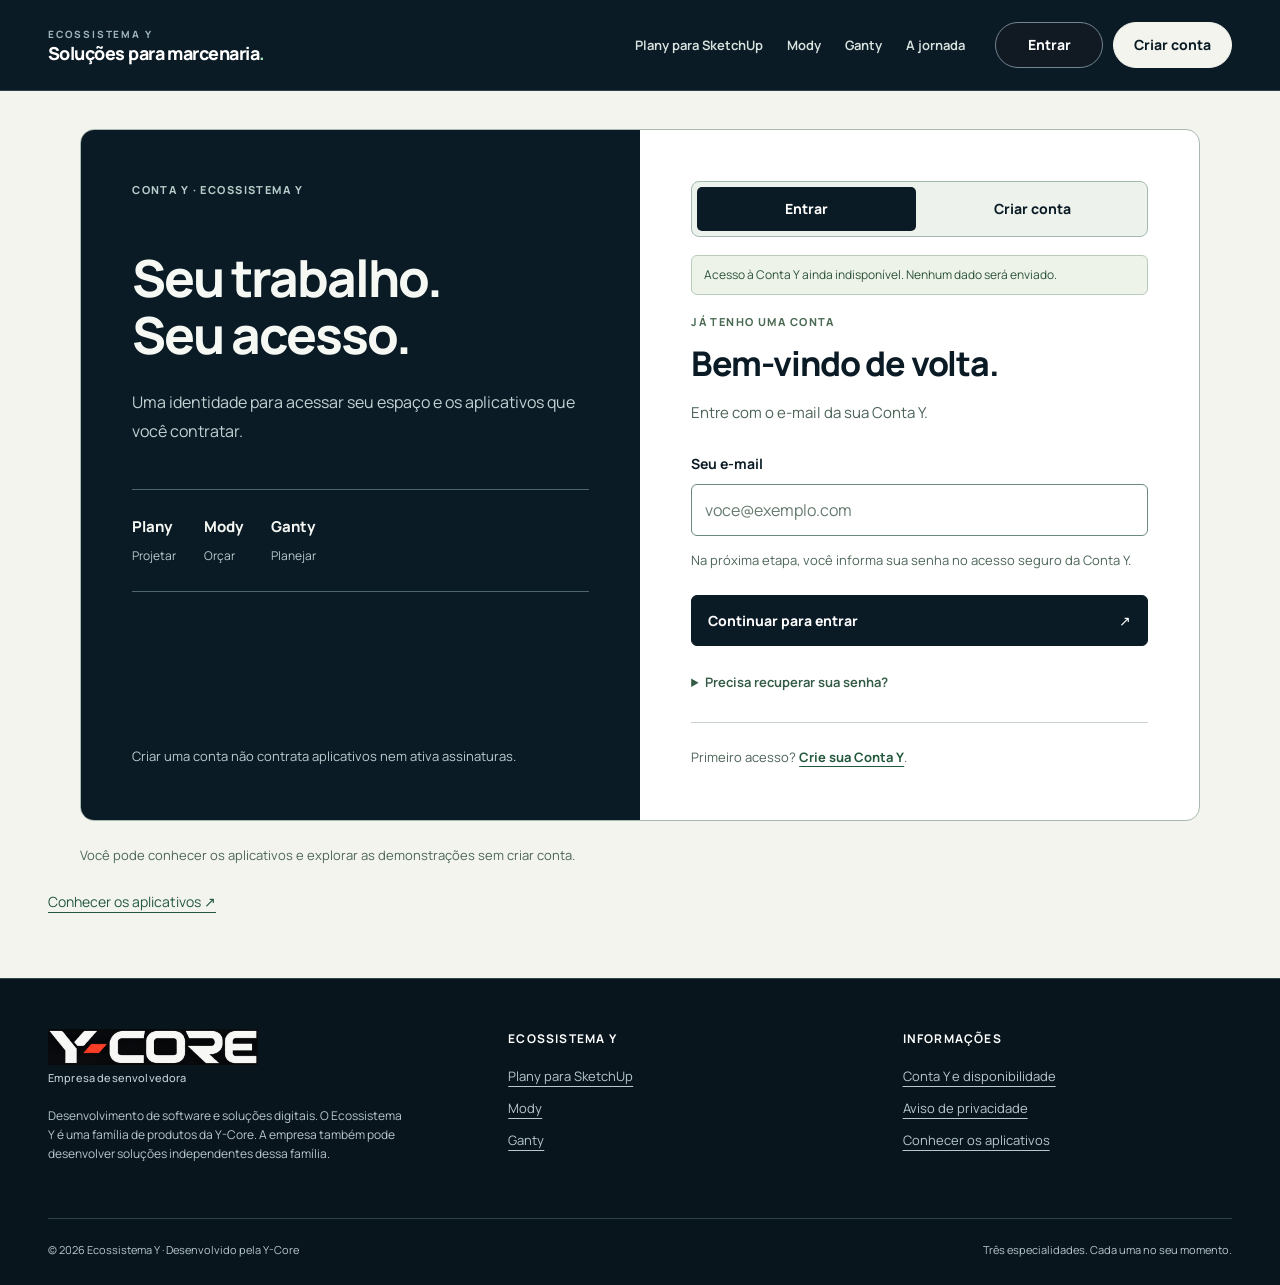
==== commit 95c63cde: "pages: destacar Criar conta com fundo claro e texto azul-marinho" ====
--- a/conta-y.html
+++ b/conta-y.html
@@ -1,7 +1,7 @@
 <!doctype html>
-<html lang="pt-BR"><head><meta charset="utf-8"><meta name="viewport" content="width=device-width,initial-scale=1"><meta name="robots" content="noindex,nofollow"><meta name="referrer" content="strict-origin-when-cross-origin"><meta http-equiv="Content-Security-Policy" content="default-src 'self'; script-src 'self'; style-src 'self'; font-src 'self'; img-src 'self' data:; connect-src 'self'; object-src 'none'; base-uri 'none'; form-action 'none'"><meta name="theme-color" content="#0b1b25"><meta name="description" content="Entre na sua Conta Y ou comece seu cadastro. Acesso aos aplicativos separado da contratação."><meta property="og:type" content="website"><meta property="og:title" content="Conta Y — Entrar ou criar sua conta"><meta property="og:description" content="Entre na sua Conta Y ou comece seu cadastro. Acesso aos aplicativos separado da contratação."><meta property="og:image" content="./assets/social-preview.svg"><title>Conta Y — Entrar ou criar sua conta</title><link rel="icon" href="./assets/ycore-reference-frame.svg" type="image/svg+xml"><link rel="preload" href="./assets/manrope-latin.woff2" as="font" type="font/woff2" crossorigin><link rel="stylesheet" href="./site.css?v=5a05189c0c947381e97018f78de514e8e1379378"><link rel="stylesheet" href="./brand-identity.css?v=5a05189c0c947381e97018f78de514e8e1379378"><script type="module" src="./main.js?v=5a05189c0c947381e97018f78de514e8e1379378"></script><link rel="stylesheet" href="./account-entry.css?v=5a05189c0c947381e97018f78de514e8e1379378"><script type="module" src="./account.js?v=5a05189c0c947381e97018f78de514e8e1379378"></script></head><body class=""><a class="skip-link" href="#conteudo">Ir para o conteúdo</a><header class="site-header" id="topo"><div class="shell header-inner"><a class="brand ecosystem-brand" href="./index.html?v=5a05189c0c947381e97018f78de514e8e1379378" aria-label="Soluções para marcenaria, Ecossistema Y, início"><span class="ecosystem-brand-label">ECOSSISTEMA Y</span><strong>Soluções para marcenaria<span aria-hidden="true">.</span></strong></a><button class="nav-toggle" id="nav-toggle" type="button" aria-expanded="false" aria-controls="primary-nav" hidden>Menu</button><nav class="main-nav" id="primary-nav" aria-label="Navegação principal"><a href="./plany.html?v=5a05189c0c947381e97018f78de514e8e1379378">Plany para SketchUp</a><a href="./mody.html?v=5a05189c0c947381e97018f78de514e8e1379378">Mody</a><a href="./ganty.html?v=5a05189c0c947381e97018f78de514e8e1379378">Ganty</a><a href="./index.html?v=5a05189c0c947381e97018f78de514e8e1379378#fluxo">A jornada</a></nav><div class="account-actions" role="group" aria-label="Acesso à Conta Y"><a class="account-button auth-enter" href="./conta-y.html?v=5a05189c0c947381e97018f78de514e8e1379378#entrar">Entrar</a><a class="account-button auth-create" href="./conta-y.html?v=5a05189c0c947381e97018f78de514e8e1379378#criar-conta">Criar conta</a></div></div></header><noscript><div class="noscript-note"><p class="shell">Você pode conhecer todos os produtos e navegar pelas páginas. As simulações interativas precisam de JavaScript; seus exemplos iniciais continuam visíveis.</p></div></noscript><main id="conteudo"><section class="shell section account-page"><div class="account-access" data-account-entry>
+<html lang="pt-BR"><head><meta charset="utf-8"><meta name="viewport" content="width=device-width,initial-scale=1"><meta name="robots" content="noindex,nofollow"><meta name="referrer" content="strict-origin-when-cross-origin"><meta http-equiv="Content-Security-Policy" content="default-src 'self'; script-src 'self'; style-src 'self'; font-src 'self'; img-src 'self' data:; connect-src 'self'; object-src 'none'; base-uri 'none'; form-action 'none'"><meta name="theme-color" content="#0b1b25"><meta name="description" content="Entre na sua Conta Y ou comece seu cadastro. Acesso aos aplicativos separado da contratação."><meta property="og:type" content="website"><meta property="og:title" content="Conta Y — Entrar ou criar sua conta"><meta property="og:description" content="Entre na sua Conta Y ou comece seu cadastro. Acesso aos aplicativos separado da contratação."><meta property="og:image" content="./assets/social-preview.svg"><title>Conta Y — Entrar ou criar sua conta</title><link rel="icon" href="./assets/ycore-reference-frame.svg" type="image/svg+xml"><link rel="preload" href="./assets/manrope-latin.woff2" as="font" type="font/woff2" crossorigin><link rel="stylesheet" href="./site.css?v=bc533b806fcccabdccae3879411d239c145e0cdb"><link rel="stylesheet" href="./brand-identity.css?v=bc533b806fcccabdccae3879411d239c145e0cdb"><script type="module" src="./main.js?v=bc533b806fcccabdccae3879411d239c145e0cdb"></script><link rel="stylesheet" href="./account-entry.css?v=bc533b806fcccabdccae3879411d239c145e0cdb"><script type="module" src="./account.js?v=bc533b806fcccabdccae3879411d239c145e0cdb"></script></head><body class=""><a class="skip-link" href="#conteudo">Ir para o conteúdo</a><header class="site-header" id="topo"><div class="shell header-inner"><a class="brand ecosystem-brand" href="./index.html?v=bc533b806fcccabdccae3879411d239c145e0cdb" aria-label="Soluções para marcenaria, Ecossistema Y, início"><span class="ecosystem-brand-label">ECOSSISTEMA Y</span><strong>Soluções para marcenaria<span aria-hidden="true">.</span></strong></a><button class="nav-toggle" id="nav-toggle" type="button" aria-expanded="false" aria-controls="primary-nav" hidden>Menu</button><nav class="main-nav" id="primary-nav" aria-label="Navegação principal"><a href="./plany.html?v=bc533b806fcccabdccae3879411d239c145e0cdb">Plany para SketchUp</a><a href="./mody.html?v=bc533b806fcccabdccae3879411d239c145e0cdb">Mody</a><a href="./ganty.html?v=bc533b806fcccabdccae3879411d239c145e0cdb">Ganty</a><a href="./index.html?v=bc533b806fcccabdccae3879411d239c145e0cdb#fluxo">A jornada</a></nav><div class="account-actions" role="group" aria-label="Acesso à Conta Y"><a class="account-button auth-enter" href="./conta-y.html?v=bc533b806fcccabdccae3879411d239c145e0cdb#entrar">Entrar</a><a class="account-button auth-create" href="./conta-y.html?v=bc533b806fcccabdccae3879411d239c145e0cdb#criar-conta">Criar conta</a></div></div></header><noscript><div class="noscript-note"><p class="shell">Você pode conhecer todos os produtos e navegar pelas páginas. As simulações interativas precisam de JavaScript; seus exemplos iniciais continuam visíveis.</p></div></noscript><main id="conteudo"><section class="shell section account-page"><div class="account-access" data-account-entry>
  <aside class="account-story"><span class="account-kicker">CONTA Y · ECOSSISTEMA Y</span><h1>Seu trabalho.<br>Seu acesso.</h1><p>Uma identidade para acessar seu espaço e os aplicativos que você contratar.</p><div class="account-specialties"><span>Plany<small>Projetar</small></span><span>Mody<small>Orçar</small></span><span>Ganty<small>Planejar</small></span></div><p class="account-story-note">Criar uma conta não contrata aplicativos nem ativa assinaturas.</p></aside>
  <div class="account-surface"><nav class="account-modes" aria-label="Acesso à Conta Y"><a id="access-login-tab" href="#entrar" data-access-mode="login">Entrar</a><a id="access-signup-tab" href="#criar-conta" data-access-mode="signup">Criar conta</a></nav><p class="account-availability" data-access-availability role="status">Acesso à Conta Y ainda indisponível. Nenhum dado será enviado.</p>
  <section id="entrar" class="account-pane" data-access-panel="login" aria-labelledby="access-login-heading"><span class="account-kicker">JÁ TENHO UMA CONTA</span><h2 id="access-login-heading">Bem-vindo de volta.</h2><p>Entre com o e-mail da sua Conta Y.</p><form data-access-form="login"><label for="account-login-email">Seu e-mail</label><input id="account-login-email" name="email" type="email" autocomplete="username" inputmode="email" maxlength="254" placeholder="voce@exemplo.com" required aria-describedby="account-login-help"><p id="account-login-help" class="account-help">Na próxima etapa, você informa sua senha no acesso seguro da Conta Y.</p><button type="submit" disabled>Continuar para entrar <span aria-hidden="true">↗</span></button><p class="account-feedback" role="status" aria-live="polite" aria-atomic="true" data-access-feedback></p></form><details class="account-assistance"><summary>Precisa recuperar sua senha?</summary><p>Continue com o seu e-mail e escolha a recuperação de senha na próxima tela de acesso. A recuperação de senha estará disponível quando o acesso for habilitado.</p></details><p class="account-switch">Primeiro acesso? <a href="#criar-conta">Crie sua Conta Y</a>.</p></section>
  <section id="criar-conta" class="account-pane" data-access-panel="signup" aria-labelledby="access-signup-heading"><span class="account-kicker">PRIMEIRO ACESSO</span><h2 id="access-signup-heading">Crie sua Conta Y.</h2><p>Comece pelo seu e-mail. Defina sua senha na próxima etapa.</p><form data-access-form="signup"><label for="account-signup-email">Seu e-mail</label><input id="account-signup-email" name="email" type="email" autocomplete="email" inputmode="email" maxlength="254" placeholder="voce@exemplo.com" required aria-describedby="account-signup-help"><p id="account-signup-help" class="account-help">O cadastro de acesso é separado da contratação de Plany, Mody e Ganty.</p><button type="submit" disabled>Continuar para criar conta <span aria-hidden="true">↗</span></button><p class="account-feedback" role="status" aria-live="polite" aria-atomic="true" data-access-feedback></p></form><p class="account-switch">Já tem uma conta? <a href="#entrar">Entre na Conta Y</a>.</p></section>
- <noscript><p class="account-availability">Ative o JavaScript para alternar as telas e iniciar o acesso seguro. Nenhum dado é enviado sem ele.</p></noscript></div></div><p class="account-entry-intro">Você pode conhecer os aplicativos e explorar as demonstrações sem criar conta.</p><a class="account-entry-back" href="./index.html?v=5a05189c0c947381e97018f78de514e8e1379378#solucoes">Conhecer os aplicativos ↗</a></section></main><footer class="site-footer"><div class="shell footer-grid"><div><div class="ycore" aria-label="Y-Core"><span class="brand-identity" data-identity-status="reference-only"><img class="identity-wordmark" src="./assets/ycore-reference-wordmark.svg" alt="Y-Core" width="714" height="120"><small>Empresa desenvolvedora</small></span></div><p>Desenvolvimento de software e soluções digitais. O Ecossistema Y é uma família de produtos da Y-Core. A empresa também pode desenvolver soluções independentes dessa família.</p></div><nav class="footer-links" aria-label="Aplicativos"> <strong>ECOSSISTEMA Y</strong><a href="./plany.html?v=5a05189c0c947381e97018f78de514e8e1379378">Plany para SketchUp</a><a href="./mody.html?v=5a05189c0c947381e97018f78de514e8e1379378">Mody</a><a href="./ganty.html?v=5a05189c0c947381e97018f78de514e8e1379378">Ganty</a></nav><nav class="footer-links" aria-label="Informações"><strong>INFORMAÇÕES</strong><a href="./conta-y.html?v=5a05189c0c947381e97018f78de514e8e1379378">Conta Y e disponibilidade</a><a href="./privacidade.html?v=5a05189c0c947381e97018f78de514e8e1379378">Aviso de privacidade</a><a href="./index.html?v=5a05189c0c947381e97018f78de514e8e1379378#solucoes">Conhecer os aplicativos</a></nav></div><div class="shell footer-bottom"><span>© 2026 Ecossistema Y · Desenvolvido pela Y-Core</span><span>Três especialidades. Cada uma no seu momento.</span></div></footer></body></html>
+ <noscript><p class="account-availability">Ative o JavaScript para alternar as telas e iniciar o acesso seguro. Nenhum dado é enviado sem ele.</p></noscript></div></div><p class="account-entry-intro">Você pode conhecer os aplicativos e explorar as demonstrações sem criar conta.</p><a class="account-entry-back" href="./index.html?v=bc533b806fcccabdccae3879411d239c145e0cdb#solucoes">Conhecer os aplicativos ↗</a></section></main><footer class="site-footer"><div class="shell footer-grid"><div><div class="ycore" aria-label="Y-Core"><span class="brand-identity" data-identity-status="reference-only"><img class="identity-wordmark" src="./assets/ycore-reference-wordmark.svg" alt="Y-Core" width="714" height="120"><small>Empresa desenvolvedora</small></span></div><p>Desenvolvimento de software e soluções digitais. O Ecossistema Y é uma família de produtos da Y-Core. A empresa também pode desenvolver soluções independentes dessa família.</p></div><nav class="footer-links" aria-label="Aplicativos"> <strong>ECOSSISTEMA Y</strong><a href="./plany.html?v=bc533b806fcccabdccae3879411d239c145e0cdb">Plany para SketchUp</a><a href="./mody.html?v=bc533b806fcccabdccae3879411d239c145e0cdb">Mody</a><a href="./ganty.html?v=bc533b806fcccabdccae3879411d239c145e0cdb">Ganty</a></nav><nav class="footer-links" aria-label="Informações"><strong>INFORMAÇÕES</strong><a href="./conta-y.html?v=bc533b806fcccabdccae3879411d239c145e0cdb">Conta Y e disponibilidade</a><a href="./privacidade.html?v=bc533b806fcccabdccae3879411d239c145e0cdb">Aviso de privacidade</a><a href="./index.html?v=bc533b806fcccabdccae3879411d239c145e0cdb#solucoes">Conhecer os aplicativos</a></nav></div><div class="shell footer-bottom"><span>© 2026 Ecossistema Y · Desenvolvido pela Y-Core</span><span>Três especialidades. Cada uma no seu momento.</span></div></footer></body></html>
--- a/site.css
+++ b/site.css
@@ -120,8 +120,8 @@
 .ecosystem-brand strong span{color:#a2dfb3}
 .account-button{background:#0b0e14;color:#fff;border-radius:999px}
 .auth-enter{border-color:#738592;background:#111923}
-.auth-create{background:#080b11;color:#fff;border-color:#e7574b;box-shadow:inset 0 0 0 1px #e7574b}
-.auth-create:hover{background:#191119;border-color:#ff7567;color:#fff}
+.auth-create{background:var(--paper);color:var(--ink);border-color:var(--paper);box-shadow:none}
+.auth-create:hover{background:#fff;border-color:#fff;color:var(--ink)}
 .hero-home:after{content:"";position:absolute;inset:0;z-index:-1;pointer-events:none;opacity:.45;background:
   linear-gradient(116deg,transparent 28%,rgba(95,174,238,.10) 29%,transparent 30%) 0 0/390px 100%,
   linear-gradient(114deg,transparent 59%,rgba(115,204,245,.09) 59.3%,transparent 59.9%) 0 0/640px 100%;
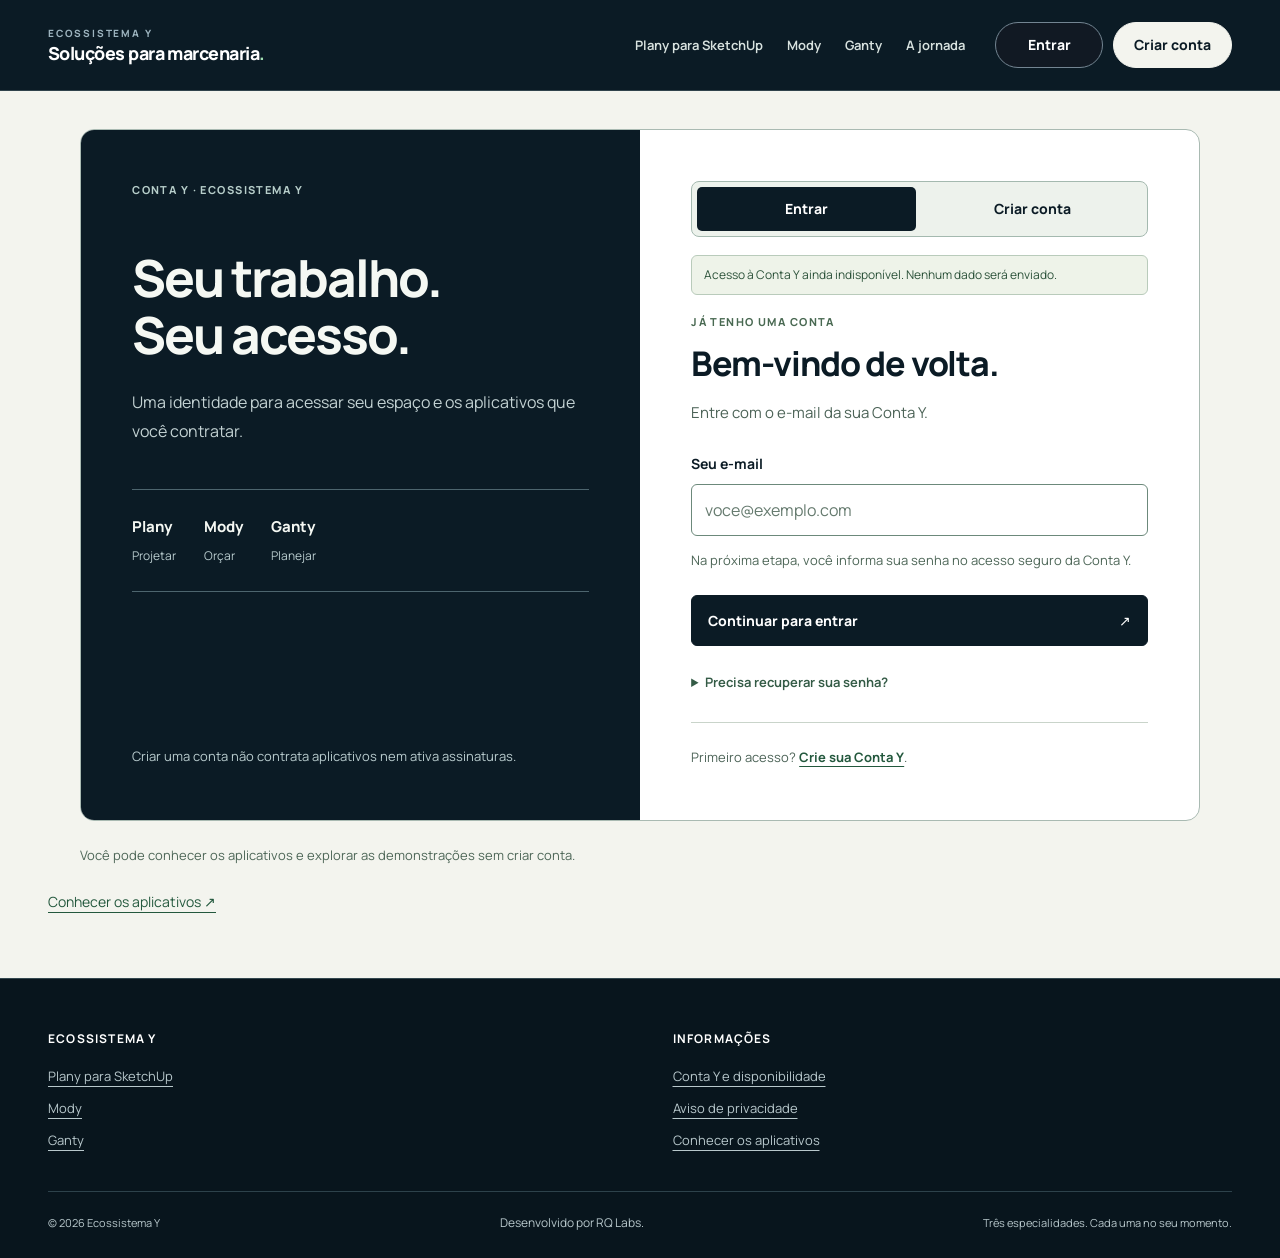
==== commit 85aa44bf: "site: assinatura RQ Labs da fonte 19f5c31" ====
--- a/conta-y.html
+++ b/conta-y.html
@@ -1,7 +1,7 @@
 <!doctype html>
-<html lang="pt-BR"><head><meta charset="utf-8"><meta name="viewport" content="width=device-width,initial-scale=1"><meta name="robots" content="noindex,nofollow"><meta name="referrer" content="strict-origin-when-cross-origin"><meta http-equiv="Content-Security-Policy" content="default-src 'self'; script-src 'self'; style-src 'self'; font-src 'self'; img-src 'self' data:; connect-src 'self'; object-src 'none'; base-uri 'none'; form-action 'none'"><meta name="theme-color" content="#0b1b25"><meta name="description" content="Entre na sua Conta Y ou comece seu cadastro. Acesso aos aplicativos separado da contratação."><meta property="og:type" content="website"><meta property="og:title" content="Conta Y — Entrar ou criar sua conta"><meta property="og:description" content="Entre na sua Conta Y ou comece seu cadastro. Acesso aos aplicativos separado da contratação."><meta property="og:image" content="./assets/social-preview.svg"><title>Conta Y — Entrar ou criar sua conta</title><link rel="icon" href="./assets/ycore-reference-frame.svg" type="image/svg+xml"><link rel="preload" href="./assets/manrope-latin.woff2" as="font" type="font/woff2" crossorigin><link rel="stylesheet" href="./site.css?v=bc533b806fcccabdccae3879411d239c145e0cdb"><link rel="stylesheet" href="./brand-identity.css?v=bc533b806fcccabdccae3879411d239c145e0cdb"><script type="module" src="./main.js?v=bc533b806fcccabdccae3879411d239c145e0cdb"></script><link rel="stylesheet" href="./account-entry.css?v=bc533b806fcccabdccae3879411d239c145e0cdb"><script type="module" src="./account.js?v=bc533b806fcccabdccae3879411d239c145e0cdb"></script></head><body class=""><a class="skip-link" href="#conteudo">Ir para o conteúdo</a><header class="site-header" id="topo"><div class="shell header-inner"><a class="brand ecosystem-brand" href="./index.html?v=bc533b806fcccabdccae3879411d239c145e0cdb" aria-label="Soluções para marcenaria, Ecossistema Y, início"><span class="ecosystem-brand-label">ECOSSISTEMA Y</span><strong>Soluções para marcenaria<span aria-hidden="true">.</span></strong></a><button class="nav-toggle" id="nav-toggle" type="button" aria-expanded="false" aria-controls="primary-nav" hidden>Menu</button><nav class="main-nav" id="primary-nav" aria-label="Navegação principal"><a href="./plany.html?v=bc533b806fcccabdccae3879411d239c145e0cdb">Plany para SketchUp</a><a href="./mody.html?v=bc533b806fcccabdccae3879411d239c145e0cdb">Mody</a><a href="./ganty.html?v=bc533b806fcccabdccae3879411d239c145e0cdb">Ganty</a><a href="./index.html?v=bc533b806fcccabdccae3879411d239c145e0cdb#fluxo">A jornada</a></nav><div class="account-actions" role="group" aria-label="Acesso à Conta Y"><a class="account-button auth-enter" href="./conta-y.html?v=bc533b806fcccabdccae3879411d239c145e0cdb#entrar">Entrar</a><a class="account-button auth-create" href="./conta-y.html?v=bc533b806fcccabdccae3879411d239c145e0cdb#criar-conta">Criar conta</a></div></div></header><noscript><div class="noscript-note"><p class="shell">Você pode conhecer todos os produtos e navegar pelas páginas. As simulações interativas precisam de JavaScript; seus exemplos iniciais continuam visíveis.</p></div></noscript><main id="conteudo"><section class="shell section account-page"><div class="account-access" data-account-entry>
+<html lang="pt-BR"><head><meta charset="utf-8"><meta name="viewport" content="width=device-width,initial-scale=1"><meta name="robots" content="noindex,nofollow"><meta name="referrer" content="strict-origin-when-cross-origin"><meta http-equiv="Content-Security-Policy" content="default-src 'self'; script-src 'self'; style-src 'self'; font-src 'self'; img-src 'self' data:; connect-src 'self'; object-src 'none'; base-uri 'none'; form-action 'none'"><meta name="theme-color" content="#0b1b25"><meta name="description" content="Entre na sua Conta Y ou comece seu cadastro. Acesso aos aplicativos separado da contratação."><meta property="og:type" content="website"><meta property="og:title" content="Conta Y — Entrar ou criar sua conta"><meta property="og:description" content="Entre na sua Conta Y ou comece seu cadastro. Acesso aos aplicativos separado da contratação."><meta property="og:image" content="./assets/social-preview.svg"><title>Conta Y — Entrar ou criar sua conta</title><link rel="icon" href="data:,"><link rel="preload" href="./assets/manrope-latin.woff2" as="font" type="font/woff2" crossorigin><link rel="stylesheet" href="./site.css?v=19f5c31821673db34e902ad80e3f8fc37b457bcd"><script type="module" src="./main.js?v=19f5c31821673db34e902ad80e3f8fc37b457bcd"></script><link rel="stylesheet" href="./account-entry.css?v=19f5c31821673db34e902ad80e3f8fc37b457bcd"><script type="module" src="./account.js?v=19f5c31821673db34e902ad80e3f8fc37b457bcd"></script></head><body class=""><a class="skip-link" href="#conteudo">Ir para o conteúdo</a><header class="site-header" id="topo"><div class="shell header-inner"><a class="brand ecosystem-brand" href="./index.html?v=19f5c31821673db34e902ad80e3f8fc37b457bcd" aria-label="Soluções para marcenaria, Ecossistema Y, início"><span class="ecosystem-brand-label">ECOSSISTEMA Y</span><strong>Soluções para marcenaria<span aria-hidden="true">.</span></strong></a><button class="nav-toggle" id="nav-toggle" type="button" aria-expanded="false" aria-controls="primary-nav" hidden>Menu</button><nav class="main-nav" id="primary-nav" aria-label="Navegação principal"><a href="./plany.html?v=19f5c31821673db34e902ad80e3f8fc37b457bcd">Plany para SketchUp</a><a href="./mody.html?v=19f5c31821673db34e902ad80e3f8fc37b457bcd">Mody</a><a href="./ganty.html?v=19f5c31821673db34e902ad80e3f8fc37b457bcd">Ganty</a><a href="./index.html?v=19f5c31821673db34e902ad80e3f8fc37b457bcd#fluxo">A jornada</a></nav><div class="account-actions" role="group" aria-label="Acesso à Conta Y"><a class="account-button auth-enter" href="./conta-y.html?v=19f5c31821673db34e902ad80e3f8fc37b457bcd#entrar">Entrar</a><a class="account-button auth-create" href="./conta-y.html?v=19f5c31821673db34e902ad80e3f8fc37b457bcd#criar-conta">Criar conta</a></div></div></header><noscript><div class="noscript-note"><p class="shell">Você pode conhecer todos os produtos e navegar pelas páginas. As simulações interativas precisam de JavaScript; seus exemplos iniciais continuam visíveis.</p></div></noscript><main id="conteudo"><section class="shell section account-page"><div class="account-access" data-account-entry>
  <aside class="account-story"><span class="account-kicker">CONTA Y · ECOSSISTEMA Y</span><h1>Seu trabalho.<br>Seu acesso.</h1><p>Uma identidade para acessar seu espaço e os aplicativos que você contratar.</p><div class="account-specialties"><span>Plany<small>Projetar</small></span><span>Mody<small>Orçar</small></span><span>Ganty<small>Planejar</small></span></div><p class="account-story-note">Criar uma conta não contrata aplicativos nem ativa assinaturas.</p></aside>
  <div class="account-surface"><nav class="account-modes" aria-label="Acesso à Conta Y"><a id="access-login-tab" href="#entrar" data-access-mode="login">Entrar</a><a id="access-signup-tab" href="#criar-conta" data-access-mode="signup">Criar conta</a></nav><p class="account-availability" data-access-availability role="status">Acesso à Conta Y ainda indisponível. Nenhum dado será enviado.</p>
  <section id="entrar" class="account-pane" data-access-panel="login" aria-labelledby="access-login-heading"><span class="account-kicker">JÁ TENHO UMA CONTA</span><h2 id="access-login-heading">Bem-vindo de volta.</h2><p>Entre com o e-mail da sua Conta Y.</p><form data-access-form="login"><label for="account-login-email">Seu e-mail</label><input id="account-login-email" name="email" type="email" autocomplete="username" inputmode="email" maxlength="254" placeholder="voce@exemplo.com" required aria-describedby="account-login-help"><p id="account-login-help" class="account-help">Na próxima etapa, você informa sua senha no acesso seguro da Conta Y.</p><button type="submit" disabled>Continuar para entrar <span aria-hidden="true">↗</span></button><p class="account-feedback" role="status" aria-live="polite" aria-atomic="true" data-access-feedback></p></form><details class="account-assistance"><summary>Precisa recuperar sua senha?</summary><p>Continue com o seu e-mail e escolha a recuperação de senha na próxima tela de acesso. A recuperação de senha estará disponível quando o acesso for habilitado.</p></details><p class="account-switch">Primeiro acesso? <a href="#criar-conta">Crie sua Conta Y</a>.</p></section>
  <section id="criar-conta" class="account-pane" data-access-panel="signup" aria-labelledby="access-signup-heading"><span class="account-kicker">PRIMEIRO ACESSO</span><h2 id="access-signup-heading">Crie sua Conta Y.</h2><p>Comece pelo seu e-mail. Defina sua senha na próxima etapa.</p><form data-access-form="signup"><label for="account-signup-email">Seu e-mail</label><input id="account-signup-email" name="email" type="email" autocomplete="email" inputmode="email" maxlength="254" placeholder="voce@exemplo.com" required aria-describedby="account-signup-help"><p id="account-signup-help" class="account-help">O cadastro de acesso é separado da contratação de Plany, Mody e Ganty.</p><button type="submit" disabled>Continuar para criar conta <span aria-hidden="true">↗</span></button><p class="account-feedback" role="status" aria-live="polite" aria-atomic="true" data-access-feedback></p></form><p class="account-switch">Já tem uma conta? <a href="#entrar">Entre na Conta Y</a>.</p></section>
- <noscript><p class="account-availability">Ative o JavaScript para alternar as telas e iniciar o acesso seguro. Nenhum dado é enviado sem ele.</p></noscript></div></div><p class="account-entry-intro">Você pode conhecer os aplicativos e explorar as demonstrações sem criar conta.</p><a class="account-entry-back" href="./index.html?v=bc533b806fcccabdccae3879411d239c145e0cdb#solucoes">Conhecer os aplicativos ↗</a></section></main><footer class="site-footer"><div class="shell footer-grid"><div><div class="ycore" aria-label="Y-Core"><span class="brand-identity" data-identity-status="reference-only"><img class="identity-wordmark" src="./assets/ycore-reference-wordmark.svg" alt="Y-Core" width="714" height="120"><small>Empresa desenvolvedora</small></span></div><p>Desenvolvimento de software e soluções digitais. O Ecossistema Y é uma família de produtos da Y-Core. A empresa também pode desenvolver soluções independentes dessa família.</p></div><nav class="footer-links" aria-label="Aplicativos"> <strong>ECOSSISTEMA Y</strong><a href="./plany.html?v=bc533b806fcccabdccae3879411d239c145e0cdb">Plany para SketchUp</a><a href="./mody.html?v=bc533b806fcccabdccae3879411d239c145e0cdb">Mody</a><a href="./ganty.html?v=bc533b806fcccabdccae3879411d239c145e0cdb">Ganty</a></nav><nav class="footer-links" aria-label="Informações"><strong>INFORMAÇÕES</strong><a href="./conta-y.html?v=bc533b806fcccabdccae3879411d239c145e0cdb">Conta Y e disponibilidade</a><a href="./privacidade.html?v=bc533b806fcccabdccae3879411d239c145e0cdb">Aviso de privacidade</a><a href="./index.html?v=bc533b806fcccabdccae3879411d239c145e0cdb#solucoes">Conhecer os aplicativos</a></nav></div><div class="shell footer-bottom"><span>© 2026 Ecossistema Y · Desenvolvido pela Y-Core</span><span>Três especialidades. Cada uma no seu momento.</span></div></footer></body></html>
+ <noscript><p class="account-availability">Ative o JavaScript para alternar as telas e iniciar o acesso seguro. Nenhum dado é enviado sem ele.</p></noscript></div></div><p class="account-entry-intro">Você pode conhecer os aplicativos e explorar as demonstrações sem criar conta.</p><a class="account-entry-back" href="./index.html?v=19f5c31821673db34e902ad80e3f8fc37b457bcd#solucoes">Conhecer os aplicativos ↗</a></section></main><footer class="site-footer"><div class="shell footer-grid"><nav class="footer-links" aria-label="Aplicativos"><strong>ECOSSISTEMA Y</strong><a href="./plany.html?v=19f5c31821673db34e902ad80e3f8fc37b457bcd">Plany para SketchUp</a><a href="./mody.html?v=19f5c31821673db34e902ad80e3f8fc37b457bcd">Mody</a><a href="./ganty.html?v=19f5c31821673db34e902ad80e3f8fc37b457bcd">Ganty</a></nav><nav class="footer-links" aria-label="Informações"><strong>INFORMAÇÕES</strong><a href="./conta-y.html?v=19f5c31821673db34e902ad80e3f8fc37b457bcd">Conta Y e disponibilidade</a><a href="./privacidade.html?v=19f5c31821673db34e902ad80e3f8fc37b457bcd">Aviso de privacidade</a><a href="./index.html?v=19f5c31821673db34e902ad80e3f8fc37b457bcd#solucoes">Conhecer os aplicativos</a></nav></div><div class="shell footer-bottom"><span>© 2026 Ecossistema Y</span><span class="footer-credit">Desenvolvido por RQ Labs.</span><span>Três especialidades. Cada uma no seu momento.</span></div></footer></body></html>
--- a/site.css
+++ b/site.css
@@ -3,13 +3,13 @@
 *{box-sizing:border-box}html{scroll-behavior:smooth;scroll-padding-top:0}body{margin:0}button,input,select{font:inherit}button,a,input,summary{touch-action:manipulation}button{cursor:pointer}a{color:inherit;text-underline-offset:5px}img,svg{max-width:100%;display:block}img{height:auto}:focus-visible{outline:3px solid #076ea6;outline-offset:5px}.dark :focus-visible,.site-header :focus-visible{outline-color:#ffe49b}button:disabled{cursor:default;opacity:.65}[hidden]{display:none!important}h1,h2,h3,p{margin-top:0}h1,h2,h3{line-height:1.15;letter-spacing:-.04em}h1{font-size:clamp(2.45rem,4.6vw,4.7rem);font-weight:750;margin-bottom:25px}h2{font-size:clamp(2rem,3.6vw,3.7rem);font-weight:750;margin-bottom:24px}h3{font-size:clamp(1.4rem,2.2vw,2rem);font-weight:750}p{margin-bottom:1.2em}.shell{width:min(1240px,calc(100% - 96px));margin-inline:auto}.section{padding-block:95px}.dark{background:var(--ink);color:#f8faf7}.section-index,.eyebrow{font-size:12px;font-weight:750;letter-spacing:.15em;text-transform:uppercase;line-height:1.6}.section-index{display:block;margin-bottom:24px;color:var(--muted)}.dark .section-index,.dark .eyebrow{color:#b6c6cb}.eyebrow{display:flex;align-items:center;gap:12px;margin-bottom:27px}.eyebrow:before{content:'';width:27px;height:3px;background:var(--accent)}.lede{font-size:18px;line-height:1.8;max-width:650px;color:var(--muted)}.dark .lede{color:#b6c6cb}.fine{font-size:13px;line-height:1.75;color:var(--muted)}.dark .fine{color:#b6c6cb}.skip-link{position:fixed;top:-100px;left:15px;z-index:99;padding:12px 20px;background:white;color:var(--ink)}.skip-link:focus{top:10px}
 .site-header{background:var(--ink);color:white;border-bottom:1px solid #30434c}.header-inner{min-height:90px;display:flex;align-items:center;gap:30px}.brand{display:flex;align-items:center;gap:10px;text-decoration:none;white-space:nowrap;font-size:18px;font-weight:750}.brand img{width:28px;height:34px}.brand-word span{color:var(--plany);margin-left:3px}.main-nav{display:flex;gap:24px;margin-left:auto;align-items:center}.main-nav a{font-size:13px;font-weight:650;text-decoration:none;color:#d8e2df;padding-block:10px}.main-nav a:hover,.main-nav a[aria-current=page]{color:white;text-decoration:underline;text-underline-offset:8px}.nav-toggle{display:none;color:white;background:transparent;border:1px solid #647983;border-radius:6px;padding:9px 12px;font-size:13px}.preview-line{font-size:11px;letter-spacing:.07em;color:#c2d0d1;background:#142b35;border-bottom:1px solid #324750;padding:9px 0}.preview-line .shell{display:flex;justify-content:space-between;gap:12px}.preview-line a{color:white}
 .hero{padding-block:78px 82px;overflow:hidden}.hero-grid{display:grid;grid-template-columns:1.03fr 1fr;gap:60px;align-items:center}.hero h1 em{font-style:normal;color:var(--accent)}.hero .lede{max-width:550px}.actions{display:flex;align-items:center;gap:24px;flex-wrap:wrap;margin-top:30px}.button{display:inline-flex;align-items:center;justify-content:center;gap:24px;min-height:49px;padding:13px 22px;border:1px solid transparent;border-radius:6px;background:var(--accent);color:var(--ink);font-size:14px;font-weight:800;text-decoration:none}.button:hover{filter:brightness(1.06)}.button.secondary{background:transparent;border-color:#637880;color:white}.button.light{background:var(--ink);color:white}.text-link{display:inline-flex;gap:15px;align-items:center;font-size:14px;font-weight:750}.hero-foot{display:flex;gap:13px;align-items:center;margin-top:38px;font-size:12px;color:#c3cfcc}.product-dots{display:flex;gap:4px}.product-dots i{width:8px;height:8px;border-radius:50%;background:var(--plany)}.product-dots i:nth-child(2){background:var(--mody)}.product-dots i:nth-child(3){background:var(--ganty)}.hero-art{border:1px solid #3b535d;border-radius:14px;background:linear-gradient(135deg,#1a3742,#10252e);padding:27px;box-shadow:0 20px 70px #0002;min-width:0}.art-overline{display:flex;justify-content:space-between;gap:15px;font-size:10px;letter-spacing:.12em;color:#c8d6d4;margin-bottom:20px}.concept-cabinet{width:100%;height:265px;object-fit:contain}.decision-strip{display:grid;grid-template-columns:repeat(3,minmax(0,1fr));border-top:1px solid #4d6167;padding-top:20px;gap:14px}.decision-strip img{width:20px;height:24px;margin-bottom:9px}.decision-strip strong{display:block;font-size:13px}.decision-strip span{font-size:11px;color:#c3d0d0}.art-note{font-size:12px;color:#c4d2d3;margin:22px 0 0;line-height:1.65}.hero-context{margin-top:30px;font-size:13px;color:#b6c6cb;max-width:480px}
-.intro-line{display:grid;grid-template-columns:.65fr 1.35fr;gap:90px;align-items:start;margin-bottom:55px}.intro-line h2{font-size:clamp(2rem,3.2vw,3.1rem);margin:0}.intro-line p{font-size:17px;color:var(--muted);max-width:650px}.product-tabs{display:grid;grid-template-columns:repeat(3,minmax(0,1fr));gap:12px;margin-bottom:18px}.product-tab{display:flex;align-items:center;gap:14px;min-height:84px;border:1px solid #b9c9bf;background:transparent;padding:18px 22px;text-align:left;border-radius:7px;color:var(--ink)}.product-tab img{width:32px;height:34px}.product-tab strong,.product-tab small{display:block}.product-tab strong{font-size:18px}.product-tab small{font-size:12px;color:#40564c}.tab-arrow{margin-left:auto;font-size:21px}.product-tab[aria-selected=true]{background:white;border-color:#365f4d;box-shadow:inset 0 -3px #365f4d}.product-tab[data-product=mody][aria-selected=true]{border-color:#926314;box-shadow:inset 0 -3px #926314}.product-tab[data-product=ganty][aria-selected=true]{border-color:#24679c;box-shadow:inset 0 -3px #24679c}.product-panel{border-radius:13px;overflow:hidden;display:grid;grid-template-columns:1fr 1.12fr;background:var(--ink);color:white;margin-bottom:25px}.product-copy{padding:42px;min-width:0}.product-logo{width:165px;max-height:66px;object-fit:contain;object-position:left;margin-bottom:14px}.signature{font-size:13px;color:var(--accent);margin-bottom:29px}.product-copy h3{font-size:clamp(1.8rem,2.65vw,2.6rem);margin-bottom:20px}.product-copy>p:not(.signature){font-size:14px;color:#c1cfd2;line-height:1.85}.feature-list{border-top:1px solid #354b54;margin-top:29px}.feature-list details{border-bottom:1px solid #354b54;padding:13px 0}.feature-list summary{cursor:pointer;font-size:13px;font-weight:750;line-height:1.6;list-style:none;display:flex;gap:12px;align-items:start}.feature-list summary::-webkit-details-marker{display:none}.feature-list summary:before{content:attr(data-number);color:var(--accent);font-size:10px;padding-top:3px;min-width:16px}.feature-list summary:after{content:'+';margin-left:auto;color:var(--accent);font-size:18px;line-height:1.1}.feature-list details[open] summary:after{content:'−'}.feature-list details p{color:#b8c9cd;font-size:13px;line-height:1.8;margin:13px 0 0 28px}.product-copy .text-link{margin-top:28px;color:var(--accent)}.product-demonstration{min-width:0;padding:36px;background:#17313b;display:flex;flex-direction:column;justify-content:center}.product-panel[data-product=mody],.product-page[data-product=mody]{--accent:var(--mody)}.product-panel[data-product=ganty],.product-page[data-product=ganty]{--accent:var(--ganty)}.after-solutions{font-size:13px;color:var(--muted);display:flex;gap:25px;justify-content:space-between;margin-top:24px}.after-solutions a{font-weight:750}.journey{background:#e5eae3}.journey-grid{display:grid;grid-template-columns:repeat(3,minmax(0,1fr));gap:30px;margin:48px 0 30px}.journey-card{border-top:1px solid #96ab9c;padding-top:25px}.journey-card img{width:35px;height:37px;margin-bottom:22px}.journey-card .number{font-size:12px;color:#415c4d;display:block;margin-bottom:20px}.journey-card h3{font-size:25px}.journey-card p{font-size:14px;color:#40574a}.journey-note{font-size:13px;color:#40574a;border-top:1px solid #abbcaf;padding-top:20px}.vision-line{display:grid;grid-template-columns:1.2fr .8fr;gap:100px}.vision-line p{color:#bdcdd1;font-size:17px}.closing{padding-block:72px;border-top:1px solid #3b515b;display:flex;align-items:center;justify-content:space-between;gap:55px}.closing h2{font-size:clamp(2rem,3vw,3rem);max-width:650px;margin:0}.closing .button{flex-shrink:0}.site-footer{background:#08151d;color:#b8c8cc;border-top:1px solid #33474f;padding:50px 0 26px}.footer-grid{display:grid;grid-template-columns:1.2fr 1fr 1fr;gap:65px}.footer-grid p{font-size:12px;max-width:360px;margin-top:20px}.footer-links{display:flex;flex-direction:column;align-items:start;gap:11px;font-size:13px}.footer-links strong{color:white;font-size:12px;letter-spacing:.1em;margin-bottom:7px}.ycore{font-weight:750;font-size:25px;color:#f6f8f5}.ycore span{color:#fa786b}.footer-bottom{border-top:1px solid #2d424b;margin-top:40px;padding-top:22px;display:flex;justify-content:space-between;gap:25px;font-size:11px}.footer-bottom .fine{font-size:11px;color:#bacacd}
+.intro-line{display:grid;grid-template-columns:.65fr 1.35fr;gap:90px;align-items:start;margin-bottom:55px}.intro-line h2{font-size:clamp(2rem,3.2vw,3.1rem);margin:0}.intro-line p{font-size:17px;color:var(--muted);max-width:650px}.product-tabs{display:grid;grid-template-columns:repeat(3,minmax(0,1fr));gap:12px;margin-bottom:18px}.product-tab{display:flex;align-items:center;gap:14px;min-height:84px;border:1px solid #b9c9bf;background:transparent;padding:18px 22px;text-align:left;border-radius:7px;color:var(--ink)}.product-tab img{width:32px;height:34px}.product-tab strong,.product-tab small{display:block}.product-tab strong{font-size:18px}.product-tab small{font-size:12px;color:#40564c}.tab-arrow{margin-left:auto;font-size:21px}.product-tab[aria-selected=true]{background:white;border-color:#365f4d;box-shadow:inset 0 -3px #365f4d}.product-tab[data-product=mody][aria-selected=true]{border-color:#926314;box-shadow:inset 0 -3px #926314}.product-tab[data-product=ganty][aria-selected=true]{border-color:#24679c;box-shadow:inset 0 -3px #24679c}.product-panel{border-radius:13px;overflow:hidden;display:grid;grid-template-columns:1fr 1.12fr;background:var(--ink);color:white;margin-bottom:25px}.product-copy{padding:42px;min-width:0}.product-logo{width:165px;max-height:66px;object-fit:contain;object-position:left;margin-bottom:14px}.signature{font-size:13px;color:var(--accent);margin-bottom:29px}.product-copy h3{font-size:clamp(1.8rem,2.65vw,2.6rem);margin-bottom:20px}.product-copy>p:not(.signature){font-size:14px;color:#c1cfd2;line-height:1.85}.feature-list{border-top:1px solid #354b54;margin-top:29px}.feature-list details{border-bottom:1px solid #354b54;padding:13px 0}.feature-list summary{cursor:pointer;font-size:13px;font-weight:750;line-height:1.6;list-style:none;display:flex;gap:12px;align-items:start}.feature-list summary::-webkit-details-marker{display:none}.feature-list summary:before{content:attr(data-number);color:var(--accent);font-size:10px;padding-top:3px;min-width:16px}.feature-list summary:after{content:'+';margin-left:auto;color:var(--accent);font-size:18px;line-height:1.1}.feature-list details[open] summary:after{content:'−'}.feature-list details p{color:#b8c9cd;font-size:13px;line-height:1.8;margin:13px 0 0 28px}.product-copy .text-link{margin-top:28px;color:var(--accent)}.product-demonstration{min-width:0;padding:36px;background:#17313b;display:flex;flex-direction:column;justify-content:center}.product-panel[data-product=mody],.product-page[data-product=mody]{--accent:var(--mody)}.product-panel[data-product=ganty],.product-page[data-product=ganty]{--accent:var(--ganty)}.after-solutions{font-size:13px;color:var(--muted);display:flex;gap:25px;justify-content:space-between;margin-top:24px}.after-solutions a{font-weight:750}.journey{background:#e5eae3}.journey-grid{display:grid;grid-template-columns:repeat(3,minmax(0,1fr));gap:30px;margin:48px 0 30px}.journey-card{border-top:1px solid #96ab9c;padding-top:25px}.journey-card img{width:35px;height:37px;margin-bottom:22px}.journey-card .number{font-size:12px;color:#415c4d;display:block;margin-bottom:20px}.journey-card h3{font-size:25px}.journey-card p{font-size:14px;color:#40574a}.journey-note{font-size:13px;color:#40574a;border-top:1px solid #abbcaf;padding-top:20px}.vision-line{display:grid;grid-template-columns:1.2fr .8fr;gap:100px}.vision-line p{color:#bdcdd1;font-size:17px}.closing{padding-block:72px;border-top:1px solid #3b515b;display:flex;align-items:center;justify-content:space-between;gap:55px}.closing h2{font-size:clamp(2rem,3vw,3rem);max-width:650px;margin:0}.closing .button{flex-shrink:0}.site-footer{background:#08151d;color:#b8c8cc;border-top:1px solid #33474f;padding:50px 0 26px}.footer-grid{display:grid;grid-template-columns:repeat(2,minmax(0,1fr));gap:65px}.footer-grid p{font-size:12px;max-width:360px;margin-top:20px}.footer-links{display:flex;flex-direction:column;align-items:start;gap:11px;font-size:13px}.footer-links strong{color:white;font-size:12px;letter-spacing:.1em;margin-bottom:7px}.ycore{font-weight:750;font-size:25px;color:#f6f8f5}.ycore span{color:#fa786b}.footer-bottom{border-top:1px solid #2d424b;margin-top:40px;padding-top:22px;display:flex;justify-content:space-between;gap:25px;font-size:11px}.footer-bottom .fine{font-size:11px;color:#bacacd}
 .product-page .hero{padding-block:68px 78px}.product-page .hero h1{font-size:clamp(2.5rem,4vw,4rem)}.hero-summary{border:1px solid #46606b;border-radius:13px;background:#18333e;padding:34px;min-height:380px;display:flex;flex-direction:column;justify-content:center}.hero-summary .concept-cabinet{height:235px}.summary-title{font-size:12px;font-weight:750;letter-spacing:.1em;text-transform:uppercase;color:#b6c6cb;margin-bottom:25px}.price-story div{display:flex;justify-content:space-between;gap:15px;border-bottom:1px solid #415963;padding:17px 0;font-size:14px}.price-story div:last-child{border-bottom:0;padding-top:25px;align-items:center}.price-story strong{font-size:18px}.price-story .story-profit{font-size:36px;color:var(--mody);letter-spacing:-.04em}.product-context{display:grid;grid-template-columns:1fr 1fr;gap:65px;border-bottom:1px solid var(--line);padding-block:40px}.product-context p{font-size:15px;margin:0}.product-context strong{display:block;font-size:12px;letter-spacing:.08em;text-transform:uppercase;color:var(--muted);margin-bottom:8px}.demo-section .intro-line{grid-template-columns:1fr 1fr;gap:65px}.demo-section .demo{max-width:1000px;margin-inline:auto}.demo-section>.shell>.fine{max-width:1000px;margin:22px auto}.demo{color:var(--ink);background:white;border-radius:10px;border:1px solid #bfcfc7;overflow:hidden;box-shadow:0 10px 40px #0001}.demo-heading{padding:20px 24px;border-bottom:1px solid #d4ddd8;display:flex;justify-content:space-between;gap:20px;background:#f6f8f3}.demo-heading strong{font-size:13px}.demo-badge{font-size:10px;letter-spacing:.08em;text-transform:uppercase;color:#3c5c4d}.demo-body{padding:24px}.cost-breakdown{display:grid;grid-template-columns:1fr 1fr;gap:7px 18px;padding:0;margin:0 0 22px;list-style:none;font-size:12px;color:#43584c}.cost-breakdown li{display:flex;justify-content:space-between;gap:7px}.demo-controls{border-block:1px solid #d2dcd4;padding:20px 0;margin-bottom:21px}.range-label{display:flex;justify-content:space-between;gap:16px;font-size:13px;font-weight:750;margin-bottom:11px}.range-label output{font-size:17px}input[type=range]{width:100%;min-height:30px;margin:0;accent-color:#88620e;cursor:pointer}.range-limits{display:flex;justify-content:space-between;font-size:11px;color:#52635e}.check-label{display:flex;align-items:flex-start;gap:10px;font-size:12px;line-height:1.7;margin-top:17px;cursor:pointer}.check-label input{width:19px;height:19px;flex-shrink:0;margin:2px 0 0;accent-color:#195d42}.metrics{display:grid;grid-template-columns:repeat(2,minmax(0,1fr));gap:13px;margin:0}.metric{padding:14px;background:#eef2eb;border-radius:5px;min-width:0}.metric dt{font-size:11px;color:#43584c;line-height:1.5}.metric dd{font-size:clamp(16px,1.6vw,23px);font-weight:800;line-height:1.4;letter-spacing:-.03em;margin:5px 0 0;overflow-wrap:anywhere}.metric.highlight{background:var(--ink);color:var(--accent)}.metric.highlight dt{color:#d3e1de}.metric.negative{background:#fff0ea;color:#94330c}.demo-result{font-size:12px;padding:15px 0 0;margin:0;color:#355346;line-height:1.8}.demo-result[data-warning=true]{color:#94330c}.demo-static-note{font-size:12px;line-height:1.75;margin:20px 0 0;color:#4b6053}.feature-grid{display:grid;grid-template-columns:repeat(6,minmax(0,1fr));gap:20px}.feature-card{grid-column:span 2;border-top:1px solid #a4b7aa;padding:25px 0 5px}.feature-card:nth-last-child(-n+2){grid-column:span 3}.feature-number{font-size:12px;font-weight:750;color:#466653;display:block;margin-bottom:25px}.feature-card h3{font-size:22px;letter-spacing:-.035em;line-height:1.4}.feature-card p{font-size:14px;color:#43594a}.feature-example{border-left:2px solid #698674;padding-left:15px;font-size:12px;color:#35513f;margin-top:22px}.proof-note{display:grid;grid-template-columns:1fr 1fr;gap:70px;padding:38px;border:1px solid #bdcdbf;border-radius:8px;background:#e9eee5;margin-top:55px}.proof-note h3{font-size:23px;margin-bottom:16px}.proof-note p{font-size:13px;color:#405947;margin-bottom:0}.availability{background:#e2e9e0}.availability-grid,.contact-grid{display:grid;grid-template-columns:1fr 1fr;gap:75px}.availability h2,.contact h2{font-size:clamp(1.9rem,3vw,3rem)}.availability p{color:#405947;font-size:15px}.status-pill{display:inline-block;font-size:11px;font-weight:750;text-transform:uppercase;letter-spacing:.08em;padding:6px 10px;border:1px solid #799281;border-radius:4px;margin-bottom:22px}.availability-card{background:white;border:1px solid #bbcbbd;border-radius:9px;padding:30px}.availability-card h3{font-size:23px}.availability-card p{font-size:14px}.availability-list{list-style:none;margin:25px 0 0;padding:0}.availability-list li{padding:13px 0;border-top:1px solid #d4ddd4;display:flex;justify-content:space-between;gap:20px;font-size:13px}.contact-state{border:1px solid #536b75;border-radius:8px;padding:28px;background:#17313c}.contact p{color:#c0d0d3}.contact-state p{font-size:14px;line-height:1.8}.contact-state strong{display:block;color:#f2f6f3;margin-bottom:12px}.contact-state .text-link{color:white}.interest-form label:not(.check-label){font-size:13px;display:block;margin:17px 0 7px}.interest-form input:not([type=checkbox]){width:100%;padding:12px;background:#102630;color:white;border:1px solid #748b95;border-radius:5px;min-height:47px;font-size:16px}.interest-form .check-label{font-size:12px}.interest-form .button{margin-top:20px;width:100%}.trap{display:none}.form-status{font-size:13px;min-height:30px}.other-products{display:grid;grid-template-columns:repeat(2,minmax(0,1fr));gap:25px}.other-product{border:1px solid #a9bcad;display:flex;align-items:center;gap:25px;border-radius:7px;padding:27px;text-decoration:none}.other-product img{width:42px;height:42px}.other-product strong{display:block;font-size:20px}.other-product small{font-size:12px;color:#486250}.other-product .arrow{margin-left:auto;font-size:24px}
 .step-nav{display:flex;gap:8px;flex-wrap:wrap;padding:18px 22px;background:#eaf0e8}.step-nav button{background:white;border:1px solid #809d8a;border-radius:4px;min-height:44px;padding:9px 13px;font-size:12px;color:#254431}.step-nav button[aria-pressed=true]{background:#1c523c;color:white}.step-content{padding:25px}.step-content h4{font-size:18px;line-height:1.35;margin:0 0 18px}.step-content p{font-size:13px;color:#46604d;line-height:1.8}.piece-table{width:100%;border-collapse:collapse;font-size:12px;margin-top:18px}.piece-table th,.piece-table td{text-align:left;padding:11px 5px;border-bottom:1px solid #cbd8cc}.piece-table th{color:#47614e;font-weight:650}.piece-table td:last-child{text-align:right}.central-tabs{display:flex;gap:7px;flex-wrap:wrap;font-size:11px;margin-bottom:18px}.central-tabs span{padding:5px 8px;background:#e7eee2;border:1px solid #b7cdb4;border-radius:3px}.cut-plan{display:grid;grid-template-columns:1fr 1fr;gap:6px;border:2px solid #6d8565;padding:7px;max-width:320px;min-height:150px;background:#e6dbba;margin:18px auto}.cut-plan span{display:grid;place-items:center;border:1px solid #a49670;color:#3e5136;font-size:12px;background:#d4c393;min-height:54px}.cut-plan span:last-child{background:#e9e1c3}.schedule-controls{padding-bottom:20px;border-bottom:1px solid #cbd8cc}.schedule-controls .check-label{margin-top:10px}.schedule-results{display:grid;grid-template-columns:1fr 1fr;gap:10px;margin-top:22px}.schedule-item{background:#ecf1e8;padding:12px;border-radius:5px}.schedule-item strong{display:block;font-size:12px}.schedule-item span{font-size:12px;color:#35533e;display:block;line-height:1.8}.schedule-item:last-child{background:#153746;color:white}.schedule-item:last-child span{color:#d3e8ef}.schedule-chart{margin-top:22px;border-top:1px solid #d0dacf;padding-top:18px}.schedule-chart-row{display:grid;grid-template-columns:80px 1fr;gap:10px;align-items:center;margin-bottom:10px}.schedule-chart-row>span{font-size:11px;color:#3d5945}.schedule-days{display:grid;grid-template-columns:repeat(24,minmax(0,1fr));gap:1px;min-height:15px;background:#edf2ec;border-radius:3px}.schedule-days i{height:15px;background:#357fa8;display:block;border-radius:2px}.schedule-summary{font-size:13px;font-weight:750;color:#1f4f66;margin-top:20px}.schedule-legend{font-size:11px;color:#3b5847;margin:13px 0 0}.page-simple{max-width:900px;padding-block:80px 100px}.page-simple h1{font-size:clamp(2.4rem,5vw,4rem)}.page-simple h2{font-size:25px;margin-top:40px}.page-simple p,.page-simple li{font-size:15px;color:#405b4c}.account-grid{display:grid;grid-template-columns:1fr 1fr;gap:24px;margin:35px 0}.account-card{border:1px solid #acbfaf;padding:27px;border-radius:7px}.account-card h2{margin:0 0 20px}.notice{background:#e3ebe0;border-left:3px solid #4a7958;padding:24px;font-size:14px;line-height:1.8}.noscript-note{padding:15px;background:#ffefbf;color:#433309;font-size:13px}.noscript-note p{margin:0}
 @media(min-width:1800px){.hero{padding-block:100px}.hero-grid{gap:90px}.section{padding-block:110px}}
 @media(max-width:1100px){.shell{width:calc(100% - 64px)}.hero-grid{gap:35px}.hero h1{font-size:clamp(2.5rem,4.7vw,4rem)}.main-nav{gap:16px}.header-inner{gap:20px}.main-nav a{font-size:12px}.product-copy{padding:30px}.product-demonstration{padding:25px}.intro-line{gap:50px}.product-copy h3{font-size:29px}.vision-line{gap:55px}.contact-grid{gap:45px}.availability-grid{gap:40px}}
 @media(max-width:850px){.shell{width:calc(100% - 48px)}.header-inner{min-height:77px;gap:20px;flex-wrap:wrap}.brand{font-size:16px}.nav-toggle{display:block;order:3}.main-nav{order:4;width:100%;margin:0;flex-wrap:wrap;justify-content:space-between;padding:0 0 14px;gap:12px}.js .main-nav{display:none}.js .main-nav.is-open{display:flex}.hero{padding-block:55px 65px}.hero-grid{gap:25px}.hero h1{font-size:clamp(2.4rem,5vw,3.4rem)}.hero .lede{font-size:16px}.hero-art{padding:20px}.concept-cabinet{height:210px}.decision-strip{gap:8px}.decision-strip strong{font-size:11px}.decision-strip span{font-size:10px}.product-panel{grid-template-columns:1fr}.product-copy{padding:35px}.product-demonstration{padding:30px}.product-demonstration .demo{width:100%;max-width:620px;margin-inline:auto}.product-copy h3{font-size:34px}.feature-list{display:grid;grid-template-columns:1fr 1fr;gap:0 25px}.product-tabs{gap:9px}.product-tab{padding:15px;min-height:78px}.product-tab strong{font-size:16px}.product-tab img{width:27px}.intro-line{grid-template-columns:1fr 1.1fr;gap:35px}.section{padding-block:75px}.journey-grid{gap:25px}.journey-card h3{font-size:22px}.vision-line{gap:45px}.footer-grid{gap:35px}.footer-bottom{flex-direction:column;gap:10px}.product-page .hero-grid{grid-template-columns:1fr}.product-page .hero h1{max-width:720px;font-size:clamp(2.7rem,6vw,4rem)}.hero-summary{min-height:0}.hero-summary .price-story{display:grid;grid-template-columns:1fr 1fr;gap:0 25px}.hero-summary .price-story div:last-child{grid-column:1/-1}.product-context{gap:35px}.demo-section .intro-line{gap:35px}.feature-card{grid-column:span 3}.feature-card:nth-last-child(-n+2){grid-column:span 3}.feature-card:last-child{grid-column:span 6}.availability-grid,.contact-grid{grid-template-columns:1fr;gap:35px}.proof-note{gap:35px;padding:28px}.other-product{gap:18px;padding:22px}.other-product strong{font-size:18px}.hero-foot{margin-top:25px}}
-@media(max-width:600px){.shell{width:calc(100% - 36px)}.header-inner{min-height:72px;gap:13px}.brand{font-size:15px;gap:7px}.brand img{width:22px}.nav-toggle{padding:8px 9px;font-size:12px}.main-nav{justify-content:flex-start;gap:5px 20px}.main-nav a{padding:10px 0}.preview-line{font-size:10px;letter-spacing:.025em}.preview-line .shell{justify-content:center}.preview-extra{display:none}.hero{padding-block:45px 50px}.hero-grid{grid-template-columns:1fr;gap:38px}.hero h1{font-size:clamp(2.4rem,10vw,3.5rem)}.hero .lede{font-size:16px}.eyebrow{font-size:10px;letter-spacing:.12em;margin-bottom:22px}.actions{gap:20px;margin-top:26px}.button{font-size:13px;padding:13px 18px;gap:18px}.hero-foot{margin-top:25px;font-size:11px}.hero-art{padding:20px}.concept-cabinet{height:230px}.decision-strip strong{font-size:13px}.decision-strip span{font-size:11px}.art-overline{font-size:9px}.section{padding-block:60px}.intro-line,.demo-section .intro-line{grid-template-columns:1fr;gap:10px;margin-bottom:35px}.intro-line h2{font-size:32px}.intro-line p{font-size:15px}.section-index{font-size:11px;margin-bottom:20px}.product-tabs{gap:7px}.product-tab{padding:13px 8px;min-height:84px;flex-direction:column;gap:5px;align-items:center;text-align:center}.product-tab img{width:22px;height:25px}.product-tab strong{font-size:13px}.product-tab small{font-size:10px}.tab-arrow{display:none}.product-copy{padding:27px 23px}.product-logo{width:140px}.signature{font-size:12px;margin-bottom:24px}.product-copy h3{font-size:30px}.feature-list{display:block}.product-demonstration{padding:19px 14px}.demo-heading{padding:17px 16px;gap:8px}.demo-heading strong{font-size:12px}.demo-badge{font-size:9px;letter-spacing:.015em;text-align:right}.demo-body{padding:18px 16px}.cost-breakdown{grid-template-columns:1fr;font-size:12px;gap:8px}.metrics{gap:9px}.metric{padding:12px 10px}.metric dt{font-size:11px}.metric dd{font-size:18px}.after-solutions{display:block;font-size:12px}.after-solutions a{display:inline-block;margin-top:12px}.journey-grid{grid-template-columns:1fr;gap:25px;margin-top:30px}.journey-card{position:relative;padding-left:53px}.journey-card img{position:absolute;left:0;top:25px;width:30px}.journey-card .number{margin-bottom:12px;font-size:10px}.journey-card h3{font-size:24px;margin-bottom:14px}.journey-note{font-size:12px}.vision-line{grid-template-columns:1fr;gap:10px}.vision-line h2{font-size:33px}.vision-line p{font-size:15px}.closing{padding-block:50px;align-items:flex-start;flex-direction:column;gap:28px}.closing h2{font-size:33px}.footer-grid{grid-template-columns:1fr 1fr;gap:30px}.footer-grid>div:first-child{grid-column:1/-1}.footer-grid p{max-width:100%}.footer-links{font-size:12px}.site-footer{padding-top:38px}.footer-bottom{margin-top:28px;font-size:10px}.product-page .hero{padding-block:42px 50px}.product-page .hero h1{font-size:clamp(2.35rem,9vw,3.3rem)}.product-page .hero .product-logo{width:140px}.hero-summary{padding:23px}.hero-summary .price-story{display:block}.price-story .story-profit{font-size:32px}.summary-title{font-size:11px}.product-context{grid-template-columns:1fr;gap:23px;padding-block:30px}.product-context p{font-size:14px}.feature-grid{display:block}.feature-card{padding:25px 0}.feature-number{margin-bottom:17px}.feature-card h3{font-size:24px}.proof-note{grid-template-columns:1fr;gap:23px;padding:23px;margin-top:25px}.availability-card{padding:24px}.availability-list li{display:block}.availability-list strong{display:block;margin-top:5px}.contact-state{padding:23px}.other-products{grid-template-columns:1fr;gap:15px}.other-product{padding:22px}.step-nav{padding:15px;gap:7px}.step-nav button{font-size:11px;padding:9px 10px}.step-content{padding:20px 16px}.piece-table{font-size:11px}.piece-table td,.piece-table th{padding:10px 3px}.piece-table td:nth-child(3),.piece-table th:nth-child(3){display:none}.schedule-results{grid-template-columns:1fr}.schedule-item strong,.schedule-item span{font-size:13px}.schedule-chart{display:none}.account-grid{grid-template-columns:1fr}.page-simple{padding-block:50px 65px}.page-simple h1{font-size:35px}.notice{padding:20px}}
+@media(max-width:600px){.shell{width:calc(100% - 36px)}.header-inner{min-height:72px;gap:13px}.brand{font-size:15px;gap:7px}.brand img{width:22px}.nav-toggle{padding:8px 9px;font-size:12px}.main-nav{justify-content:flex-start;gap:5px 20px}.main-nav a{padding:10px 0}.preview-line{font-size:10px;letter-spacing:.025em}.preview-line .shell{justify-content:center}.preview-extra{display:none}.hero{padding-block:45px 50px}.hero-grid{grid-template-columns:1fr;gap:38px}.hero h1{font-size:clamp(2.4rem,10vw,3.5rem)}.hero .lede{font-size:16px}.eyebrow{font-size:10px;letter-spacing:.12em;margin-bottom:22px}.actions{gap:20px;margin-top:26px}.button{font-size:13px;padding:13px 18px;gap:18px}.hero-foot{margin-top:25px;font-size:11px}.hero-art{padding:20px}.concept-cabinet{height:230px}.decision-strip strong{font-size:13px}.decision-strip span{font-size:11px}.art-overline{font-size:9px}.section{padding-block:60px}.intro-line,.demo-section .intro-line{grid-template-columns:1fr;gap:10px;margin-bottom:35px}.intro-line h2{font-size:32px}.intro-line p{font-size:15px}.section-index{font-size:11px;margin-bottom:20px}.product-tabs{gap:7px}.product-tab{padding:13px 8px;min-height:84px;flex-direction:column;gap:5px;align-items:center;text-align:center}.product-tab img{width:22px;height:25px}.product-tab strong{font-size:13px}.product-tab small{font-size:10px}.tab-arrow{display:none}.product-copy{padding:27px 23px}.product-logo{width:140px}.signature{font-size:12px;margin-bottom:24px}.product-copy h3{font-size:30px}.feature-list{display:block}.product-demonstration{padding:19px 14px}.demo-heading{padding:17px 16px;gap:8px}.demo-heading strong{font-size:12px}.demo-badge{font-size:9px;letter-spacing:.015em;text-align:right}.demo-body{padding:18px 16px}.cost-breakdown{grid-template-columns:1fr;font-size:12px;gap:8px}.metrics{gap:9px}.metric{padding:12px 10px}.metric dt{font-size:11px}.metric dd{font-size:18px}.after-solutions{display:block;font-size:12px}.after-solutions a{display:inline-block;margin-top:12px}.journey-grid{grid-template-columns:1fr;gap:25px;margin-top:30px}.journey-card{position:relative;padding-left:53px}.journey-card img{position:absolute;left:0;top:25px;width:30px}.journey-card .number{margin-bottom:12px;font-size:10px}.journey-card h3{font-size:24px;margin-bottom:14px}.journey-note{font-size:12px}.vision-line{grid-template-columns:1fr;gap:10px}.vision-line h2{font-size:33px}.vision-line p{font-size:15px}.closing{padding-block:50px;align-items:flex-start;flex-direction:column;gap:28px}.closing h2{font-size:33px}.footer-grid{grid-template-columns:1fr 1fr;gap:30px}.footer-grid p{max-width:100%}.footer-links{font-size:12px}.site-footer{padding-top:38px}.footer-bottom{margin-top:28px;font-size:10px}.product-page .hero{padding-block:42px 50px}.product-page .hero h1{font-size:clamp(2.35rem,9vw,3.3rem)}.product-page .hero .product-logo{width:140px}.hero-summary{padding:23px}.hero-summary .price-story{display:block}.price-story .story-profit{font-size:32px}.summary-title{font-size:11px}.product-context{grid-template-columns:1fr;gap:23px;padding-block:30px}.product-context p{font-size:14px}.feature-grid{display:block}.feature-card{padding:25px 0}.feature-number{margin-bottom:17px}.feature-card h3{font-size:24px}.proof-note{grid-template-columns:1fr;gap:23px;padding:23px;margin-top:25px}.availability-card{padding:24px}.availability-list li{display:block}.availability-list strong{display:block;margin-top:5px}.contact-state{padding:23px}.other-products{grid-template-columns:1fr;gap:15px}.other-product{padding:22px}.step-nav{padding:15px;gap:7px}.step-nav button{font-size:11px;padding:9px 10px}.step-content{padding:20px 16px}.piece-table{font-size:11px}.piece-table td,.piece-table th{padding:10px 3px}.piece-table td:nth-child(3),.piece-table th:nth-child(3){display:table-cell}.schedule-results{grid-template-columns:1fr}.schedule-item strong,.schedule-item span{font-size:13px}.schedule-chart{display:none}.account-grid{grid-template-columns:1fr}.page-simple{padding-block:50px 65px}.page-simple h1{font-size:35px}.notice{padding:20px}}
 .hero-authorship{font-size:12px;color:#c8d6d4;margin-bottom:22px}.hero-visual-pair{display:grid;grid-template-columns:1.1fr 1fr;gap:15px;align-items:center;margin-bottom:23px}.hero-visual-pair .concept-cabinet{height:235px}.visual-label{font-size:12px;color:#d5e1de;margin:0 0 5px}.hero-central{background:#ecf1e7;border-radius:7px;padding:20px;color:#17382a}.hero-central>span{font-size:12px;font-weight:800}.hero-central strong{display:block;font-size:21px;line-height:1.3;letter-spacing:-.04em;margin:15px 0}.hero-central .central-tabs{margin-bottom:14px;gap:5px}.hero-central .central-tabs span{font-size:10px;padding:4px 5px}.hero-central p{font-size:11px;line-height:1.8;margin:0;color:#35513e}
 @media(min-width:851px) and (max-height:700px){.header-inner{min-height:75px}.preview-line{padding-block:6px}.hero{padding-block:34px}.hero h1{font-size:clamp(2.5rem,4vw,3.6rem)}.hero .eyebrow{margin-bottom:15px}.hero-authorship{margin-bottom:15px}.hero .lede{font-size:15px}.hero-art{padding:20px}.hero-visual-pair .concept-cabinet{height:180px}.hero-visual-pair{margin-bottom:15px}.hero-central{padding:15px}.hero-central strong{font-size:18px;margin-block:10px}.hero-central p{font-size:11px}.decision-strip{padding-top:15px}.art-note{margin-top:15px}.hero-foot{margin-top:23px}.hero .actions{margin-top:23px}}
 @media(max-width:600px){.hero-visual-pair{grid-template-columns:1fr;gap:18px}.hero-visual-pair .concept-cabinet{height:220px}.hero-central p{font-size:13px}.hero-central strong{font-size:24px}.hero-central .central-tabs span{font-size:11px}.hero-authorship{font-size:12px}}
@@ -397,6 +397,7 @@
  justify-content:center;align-items:center;
  min-width:0;width:100%;height:100%;text-decoration:none;
 }
+.heritage-home .approved-hero-art picture{display:contents}
 .heritage-home .approved-hero-art img{
  display:block;width:100%;height:100%;max-width:100%;max-height:100%;
  object-fit:contain;object-position:center;
@@ -470,14 +471,36 @@
 
 /* Projetos originais: quadro na proporção das imagens e arraste automático. */
 .hero-summary .concept-cabinet.project-slideshow{display:block;height:auto;max-height:none;min-width:0}
-.project-slideshow-stage{aspect-ratio:3/2;overflow:hidden;border-radius:6px}
+.project-slideshow-stage{position:relative;aspect-ratio:3/2;overflow:hidden;border-radius:6px}
+.project-motion-toggle{position:absolute;inset:0;z-index:1;appearance:none;-webkit-appearance:none;display:block;width:100%;height:100%;margin:0;padding:0;border:0;border-radius:6px;background:transparent;cursor:pointer}
+.project-motion-toggle:focus-visible{outline-offset:-4px}
 .project-slideshow-track{display:flex;width:100%;height:100%;animation:project-drag 9s cubic-bezier(.4,0,.2,1) infinite}
 .project-slide{flex:0 0 100%;min-width:0;height:100%}
 .project-slide img{display:block;width:100%;height:100%;object-fit:contain}
-.project-slideshow:hover .project-slideshow-track,.project-slideshow:focus-within .project-slideshow-track{animation-play-state:paused}
+.project-slideshow:hover .project-slideshow-track,.project-slideshow:focus-within .project-slideshow-track,.project-motion-toggle:checked ~ .project-slideshow-track{animation-play-state:paused}
 @keyframes project-drag{
  0%,26.666667%{transform:translateX(0)}
  33.333333%,60%{transform:translateX(-100%)}
  66.666667%,93.333333%{transform:translateX(-200%)}
  100%{transform:translateX(-300%)}
 }
+
+/* Precificação Y-Core | 2026-10-29. Somente apresentação, sem checkout. */
+.offers-price-grid .offer-option{min-height:0;padding:23px 21px 21px}
+.offers-price-grid .offer-option h3{font-size:clamp(20px,1.8vw,26px);margin:13px 0 6px}
+.offers-price-grid .offer-option>p{margin:0 0 18px;line-height:1.55;min-height:40px}
+.offers-price-grid .offer-rate{border-top:1px solid #50616b;padding:14px 0 10px;display:flex;flex-direction:column;gap:1px}
+.offers-price-grid .offer-rate>span{color:#b7ded0;font-size:11px;font-weight:800;letter-spacing:.04em}
+.offers-price-grid .offer-rate strong{font-size:clamp(27px,2.5vw,39px);line-height:1.25;color:#fff;letter-spacing:-.045em;font-weight:800}
+.offers-price-grid .offer-rate small{font-size:12px;letter-spacing:0;font-weight:600;color:#d3dee0;margin-left:5px}
+.offers-price-grid .offer-standard{display:flex;flex-wrap:wrap;gap:3px 8px;align-items:baseline;margin-bottom:17px;color:#c9d5d8;font-size:11px}
+.offers-price-grid .offer-standard strong{color:#eff4f4;font-size:13px;white-space:nowrap}
+.offers-price-grid .offer-bottom{padding-top:12px;gap:9px}
+.offers-price-grid .offer-bottom>span{font-size:10px}
+.offers-price-grid .offer-option[data-plan="completo"]{border-color:#b18cba;background:linear-gradient(160deg,#3c2d47,#142936)}
+.offers-disclaimer{font-size:11px!important;line-height:1.7!important;color:#aabfc6!important;margin-top:20px}
+.availability .availability-list strong{white-space:nowrap}
+@media(max-width:600px){.offers-price-grid .offer-option>p{min-height:0}.availability .availability-list li{flex-wrap:wrap;gap:5px 15px}}
+
+.footer-credit{font-size:12px;line-height:1.5}
+.step-content .step-title{font-size:18px;line-height:1.35;font-weight:700;letter-spacing:normal;margin:0 0 18px}
